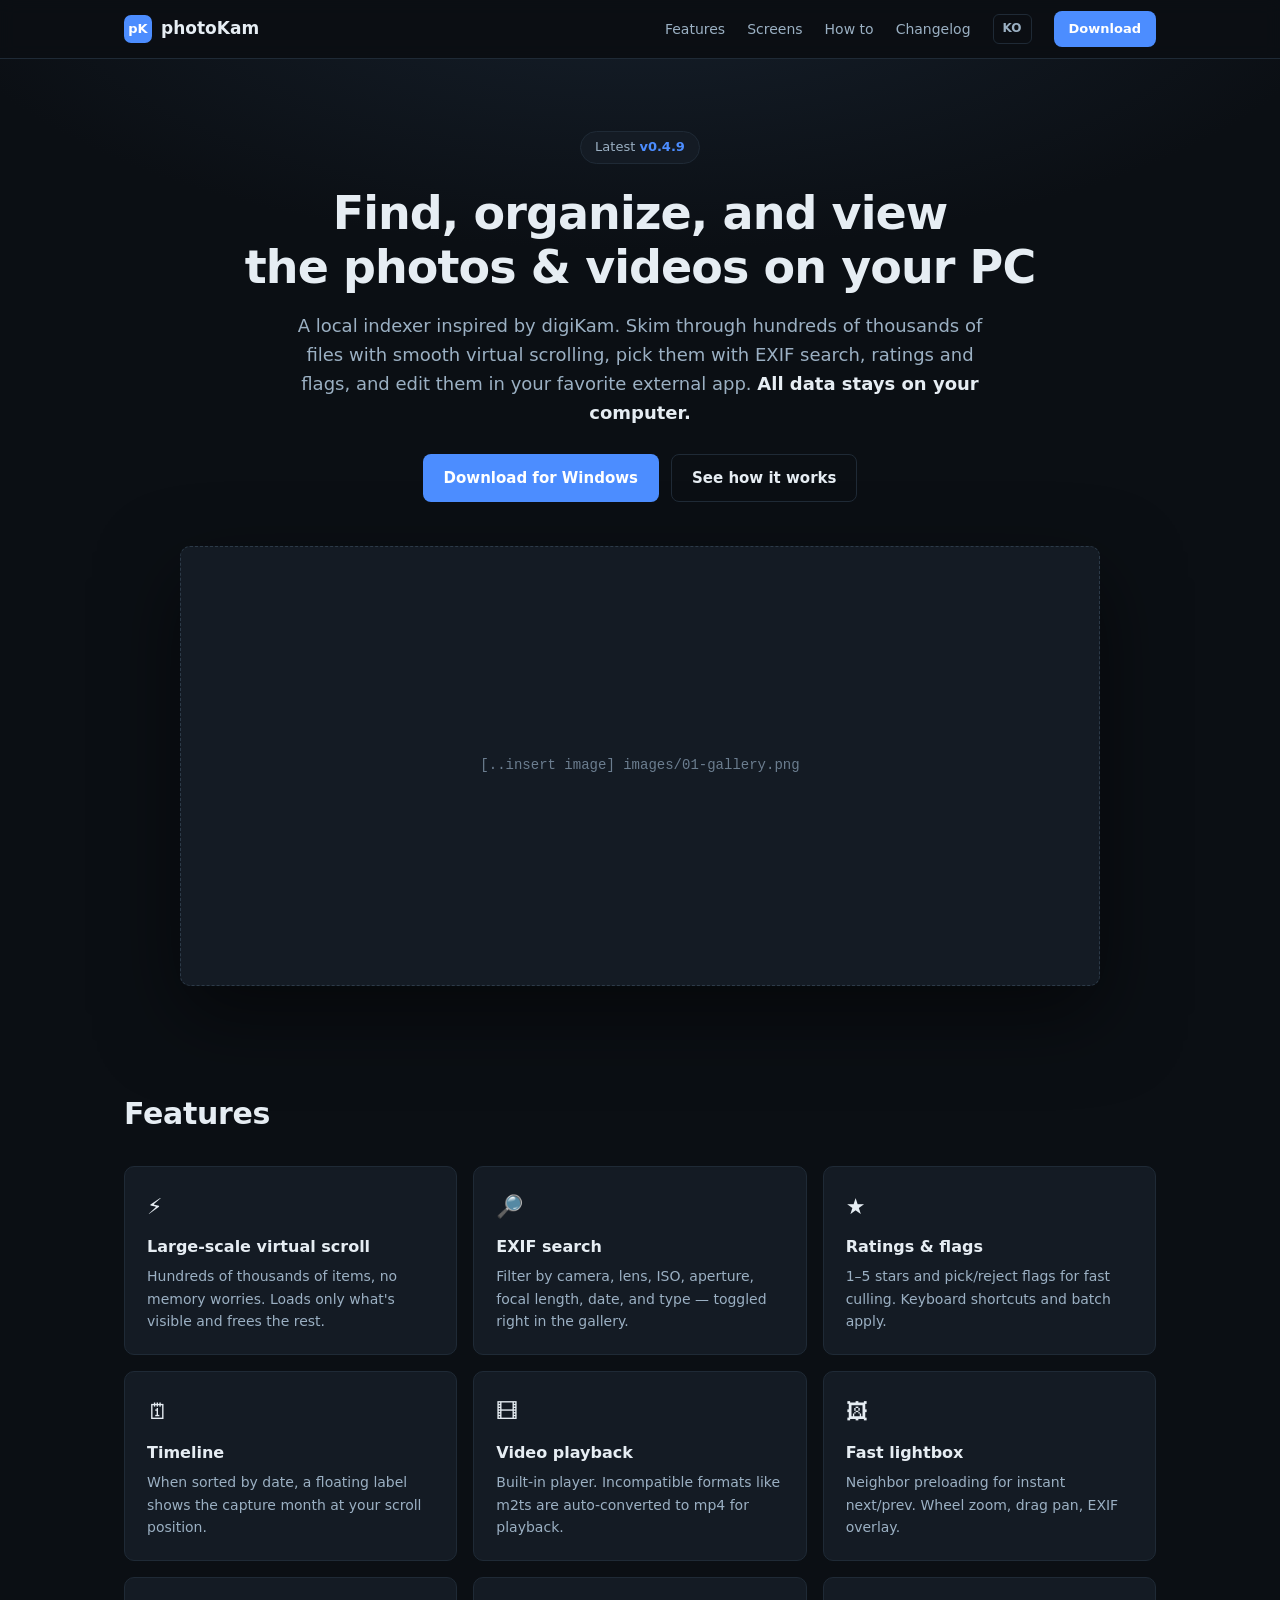
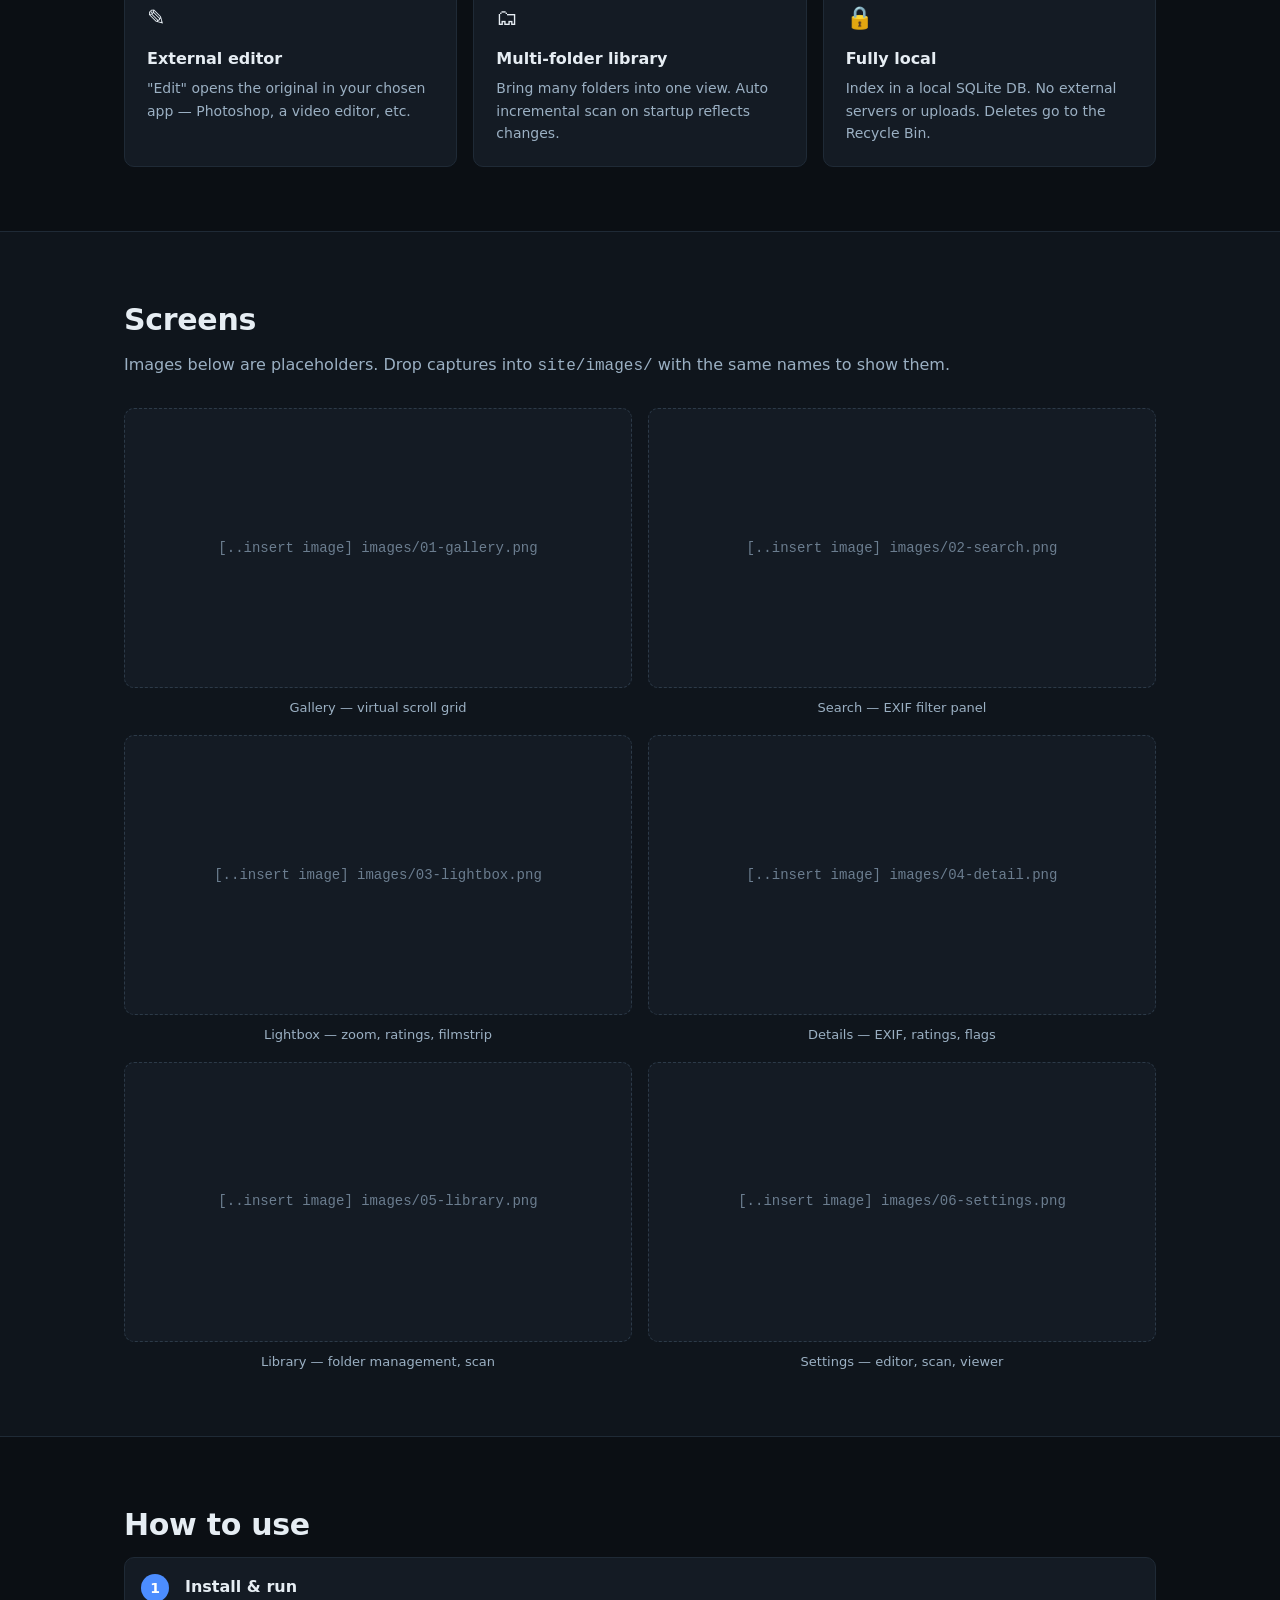
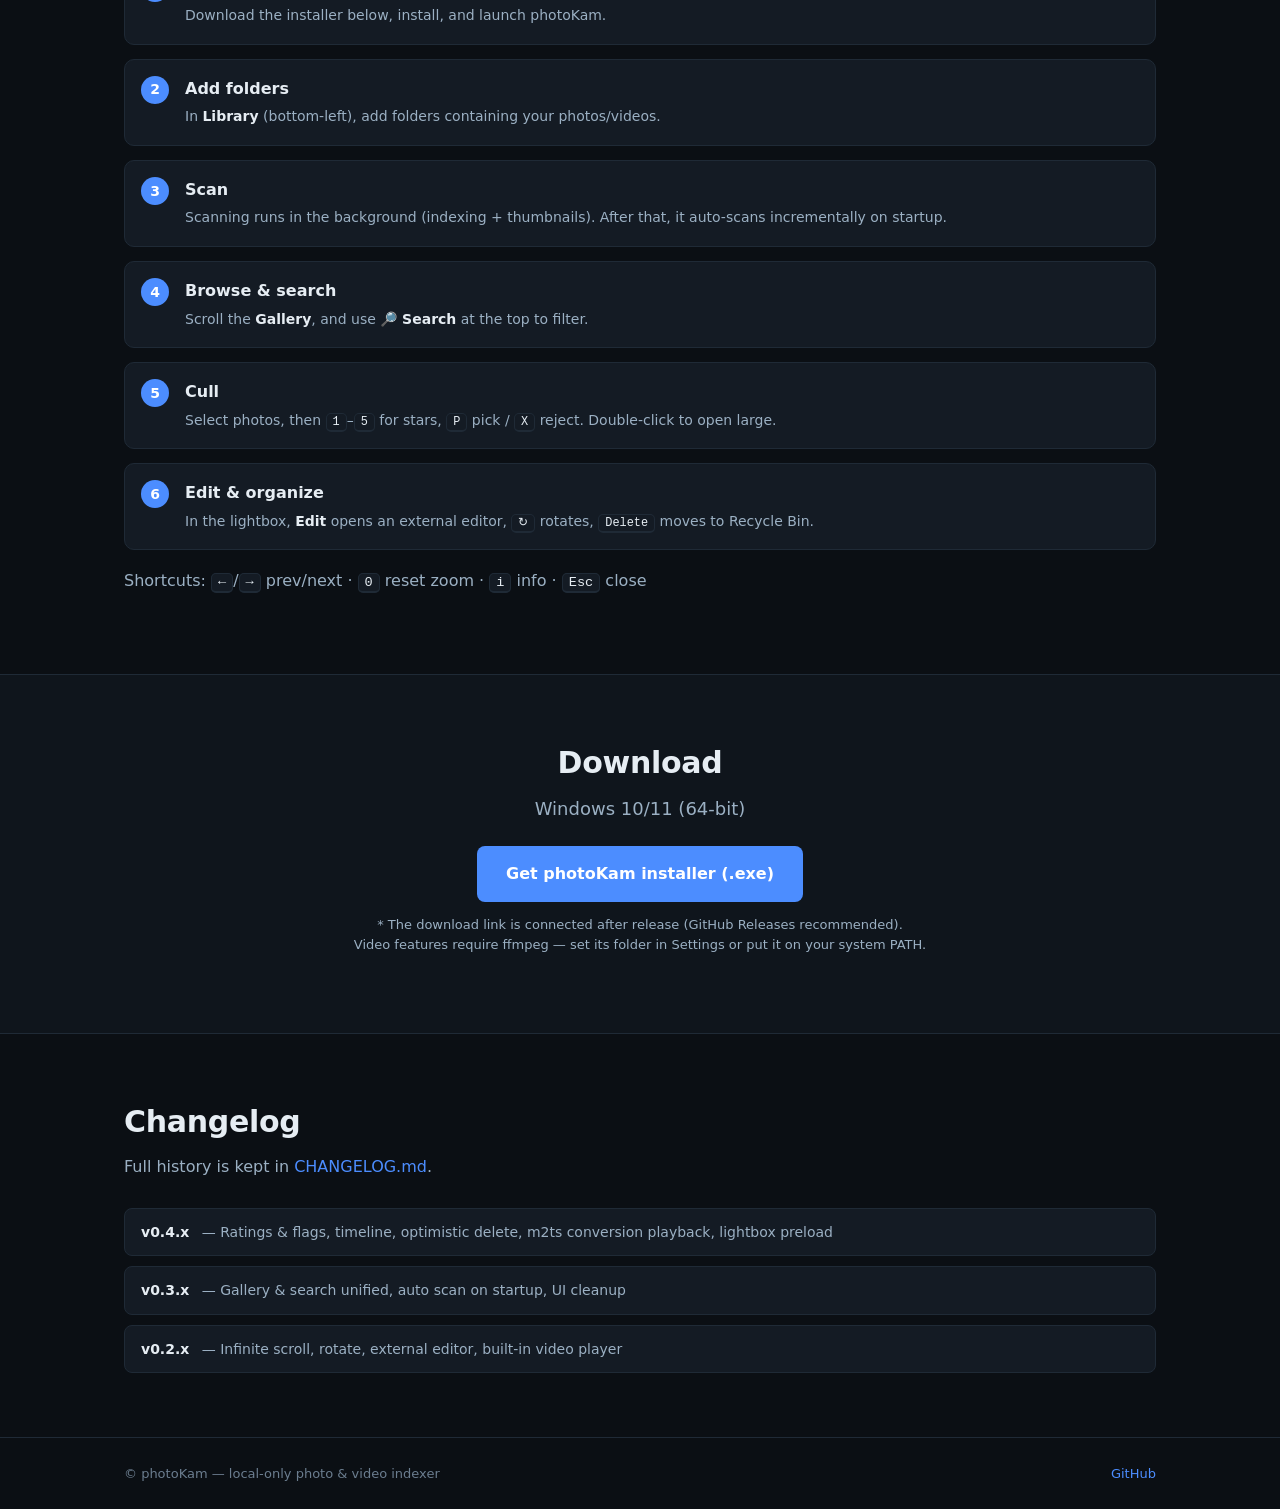
==== en/index.html @ 143ee1c4 "site update 2026-06-14 20:39" ====
<!doctype html>
<html lang="en">
<head>
  <meta charset="utf-8" />
  <meta name="viewport" content="width=device-width, initial-scale=1" />
  <title>photoKam — Local Photo & Video Indexer</title>
  <meta name="description" content="A desktop app that indexes, searches, and organizes the photos and videos on your PC. All data stays local." />
  <link rel="stylesheet" href="../style.css" />
</head>
<body>
  <!-- When publishing, just update the values below -->
  <!-- DOWNLOAD_URL: latest installer (.exe) download link (e.g. GitHub Releases) -->

  <header class="nav">
    <div class="wrap nav-inner">
      <a class="brand" href="#top"><span class="logo">pK</span> photoKam</a>
      <nav class="nav-links">
        <a href="#features">Features</a>
        <a href="#shots">Screens</a>
        <a href="#how">How to</a>
        <a href="#changelog">Changelog</a>
        <a href="../" class="lang">KO</a>
        <a class="btn primary sm" href="#download">Download</a>
      </nav>
    </div>
  </header>

  <main id="top">
    <!-- HERO -->
    <section class="hero">
      <div class="wrap">
        <div class="ver-pill">Latest <strong>v0.4.9</strong></div>
        <h1>Find, organize, and view<br />the photos & videos on your PC</h1>
        <p class="lead">
          A local indexer inspired by digiKam. Skim through hundreds of thousands of files with
          smooth virtual scrolling, pick them with EXIF search, ratings and flags, and edit them
          in your favorite external app. <b>All data stays on your computer.</b>
        </p>
        <div class="hero-cta">
          <a class="btn primary" href="#download">Download for Windows</a>
          <a class="btn ghost" href="#how">See how it works</a>
        </div>
        <figure class="shot hero-shot">
          <img src="../images/01-gallery.png" alt="Gallery main screen"
               onerror="this.style.display='none';this.nextElementSibling.style.display='flex'" />
          <div class="ph">[..insert image] images/01-gallery.png</div>
        </figure>
      </div>
    </section>

    <!-- FEATURES -->
    <section id="features" class="section">
      <div class="wrap">
        <h2>Features</h2>
        <div class="grid feats">
          <div class="card"><div class="ico">⚡</div><h3>Large-scale virtual scroll</h3><p>Hundreds of thousands of items, no memory worries. Loads only what's visible and frees the rest.</p></div>
          <div class="card"><div class="ico">🔎</div><h3>EXIF search</h3><p>Filter by camera, lens, ISO, aperture, focal length, date, and type — toggled right in the gallery.</p></div>
          <div class="card"><div class="ico">★</div><h3>Ratings & flags</h3><p>1–5 stars and pick/reject flags for fast culling. Keyboard shortcuts and batch apply.</p></div>
          <div class="card"><div class="ico">🗓</div><h3>Timeline</h3><p>When sorted by date, a floating label shows the capture month at your scroll position.</p></div>
          <div class="card"><div class="ico">🎞</div><h3>Video playback</h3><p>Built-in player. Incompatible formats like m2ts are auto-converted to mp4 for playback.</p></div>
          <div class="card"><div class="ico">🖼</div><h3>Fast lightbox</h3><p>Neighbor preloading for instant next/prev. Wheel zoom, drag pan, EXIF overlay.</p></div>
          <div class="card"><div class="ico">✎</div><h3>External editor</h3><p>"Edit" opens the original in your chosen app — Photoshop, a video editor, etc.</p></div>
          <div class="card"><div class="ico">🗂</div><h3>Multi-folder library</h3><p>Bring many folders into one view. Auto incremental scan on startup reflects changes.</p></div>
          <div class="card"><div class="ico">🔒</div><h3>Fully local</h3><p>Index in a local SQLite DB. No external servers or uploads. Deletes go to the Recycle Bin.</p></div>
        </div>
      </div>
    </section>

    <!-- SCREENSHOTS -->
    <section id="shots" class="section alt">
      <div class="wrap">
        <h2>Screens</h2>
        <p class="muted">Images below are placeholders. Drop captures into <code>site/images/</code> with the same names to show them.</p>
        <div class="grid shots">
          <figure class="shot"><img src="../images/01-gallery.png" alt="Gallery" onerror="this.style.display='none';this.nextElementSibling.style.display='flex'"><div class="ph">[..insert image] images/01-gallery.png</div><figcaption>Gallery — virtual scroll grid</figcaption></figure>
          <figure class="shot"><img src="../images/02-search.png" alt="Search" onerror="this.style.display='none';this.nextElementSibling.style.display='flex'"><div class="ph">[..insert image] images/02-search.png</div><figcaption>Search — EXIF filter panel</figcaption></figure>
          <figure class="shot"><img src="../images/03-lightbox.png" alt="Lightbox" onerror="this.style.display='none';this.nextElementSibling.style.display='flex'"><div class="ph">[..insert image] images/03-lightbox.png</div><figcaption>Lightbox — zoom, ratings, filmstrip</figcaption></figure>
          <figure class="shot"><img src="../images/04-detail.png" alt="Details" onerror="this.style.display='none';this.nextElementSibling.style.display='flex'"><div class="ph">[..insert image] images/04-detail.png</div><figcaption>Details — EXIF, ratings, flags</figcaption></figure>
          <figure class="shot"><img src="../images/05-library.png" alt="Library" onerror="this.style.display='none';this.nextElementSibling.style.display='flex'"><div class="ph">[..insert image] images/05-library.png</div><figcaption>Library — folder management, scan</figcaption></figure>
          <figure class="shot"><img src="../images/06-settings.png" alt="Settings" onerror="this.style.display='none';this.nextElementSibling.style.display='flex'"><div class="ph">[..insert image] images/06-settings.png</div><figcaption>Settings — editor, scan, viewer</figcaption></figure>
        </div>
      </div>
    </section>

    <!-- HOW TO -->
    <section id="how" class="section">
      <div class="wrap">
        <h2>How to use</h2>
        <ol class="steps">
          <li><b>Install & run</b><span>Download the installer below, install, and launch photoKam.</span></li>
          <li><b>Add folders</b><span>In <em>Library</em> (bottom-left), add folders containing your photos/videos.</span></li>
          <li><b>Scan</b><span>Scanning runs in the background (indexing + thumbnails). After that, it auto-scans incrementally on startup.</span></li>
          <li><b>Browse & search</b><span>Scroll the <em>Gallery</em>, and use <em>🔎 Search</em> at the top to filter.</span></li>
          <li><b>Cull</b><span>Select photos, then <kbd>1</kbd>–<kbd>5</kbd> for stars, <kbd>P</kbd> pick / <kbd>X</kbd> reject. Double-click to open large.</span></li>
          <li><b>Edit & organize</b><span>In the lightbox, <em>Edit</em> opens an external editor, <kbd>↻</kbd> rotates, <kbd>Delete</kbd> moves to Recycle Bin.</span></li>
        </ol>
        <p class="muted">Shortcuts: <kbd>←</kbd>/<kbd>→</kbd> prev/next · <kbd>0</kbd> reset zoom · <kbd>i</kbd> info · <kbd>Esc</kbd> close</p>
      </div>
    </section>

    <!-- DOWNLOAD -->
    <section id="download" class="section alt">
      <div class="wrap dl">
        <h2>Download</h2>
        <p class="lead">Windows 10/11 (64-bit)</p>
        <a class="btn primary lg" id="dlBtn" href="#">Get photoKam installer (.exe)</a>
        <p class="muted small">
          * The download link is connected after release (GitHub Releases recommended).<br />
          Video features require ffmpeg — set its folder in Settings or put it on your system PATH.
        </p>
      </div>
    </section>

    <!-- CHANGELOG -->
    <section id="changelog" class="section">
      <div class="wrap">
        <h2>Changelog</h2>
        <p class="muted">Full history is kept in <a href="../CHANGELOG.md">CHANGELOG.md</a>.</p>
        <ul class="log">
          <li><b>v0.4.x</b> — Ratings & flags, timeline, optimistic delete, m2ts conversion playback, lightbox preload</li>
          <li><b>v0.3.x</b> — Gallery & search unified, auto scan on startup, UI cleanup</li>
          <li><b>v0.2.x</b> — Infinite scroll, rotate, external editor, built-in video player</li>
        </ul>
      </div>
    </section>
  </main>

  <footer class="foot">
    <div class="wrap foot-inner">
      <span>© photoKam — local-only photo & video indexer</span>
      <a href="https://github.com/Sung-gon/PhotoKamIntro">GitHub</a>
    </div>
  </footer>
</body>
</html>
---- style.css ----
/* photoKam 소개 페이지 — 다크 팔란티어 풍 */
:root {
  --bg: #0b0f14;
  --bg-alt: #0f151c;
  --panel: #141b24;
  --border: #1f2a36;
  --text: #e6edf3;
  --muted: #9bb0c3;
  --dim: #6b7d8f;
  --accent: #4c8dff;
  --accent-d: #3a74da;
  --radius: 10px;
  --mono: ui-monospace, "Cascadia Mono", Consolas, monospace;
  --ui: -apple-system, "Segoe UI", "Malgun Gothic", system-ui, sans-serif;
}
* { box-sizing: border-box; }
html { scroll-behavior: smooth; }
body { margin: 0; background: var(--bg); color: var(--text); font-family: var(--ui);
  line-height: 1.6; -webkit-font-smoothing: antialiased; }
.wrap { max-width: 1080px; margin: 0 auto; padding: 0 24px; }
a { color: var(--accent); text-decoration: none; }
code, kbd, .mono { font-family: var(--mono); }
kbd { background: var(--panel); border: 1px solid var(--border); border-bottom-width: 2px;
  border-radius: 5px; padding: 1px 6px; font-size: 0.85em; color: var(--text); }

/* nav */
.nav { position: sticky; top: 0; z-index: 10; background: rgba(11,15,20,0.82);
  backdrop-filter: blur(8px); border-bottom: 1px solid var(--border); }
.nav-inner { display: flex; align-items: center; justify-content: space-between; height: 58px; }
.brand { display: flex; align-items: center; gap: 9px; color: var(--text); font-weight: 700; font-size: 17px; }
.logo { width: 28px; height: 28px; border-radius: 7px; background: var(--accent); color: #fff;
  display: grid; place-items: center; font-weight: 800; font-size: 13px; }
.nav-links { display: flex; align-items: center; gap: 22px; }
.nav-links a { color: var(--muted); font-size: 14px; }
.nav-links a:hover { color: var(--text); }
.nav-links a.lang { border: 1px solid var(--border); border-radius: 6px; padding: 4px 9px; font-weight: 600; font-size: 12px; }
.nav-links a.lang:hover { border-color: var(--accent); color: var(--accent); }

/* buttons */
.btn { display: inline-block; border-radius: 8px; padding: 11px 20px; font-size: 15px; font-weight: 600;
  border: 1px solid transparent; cursor: pointer; transition: background .15s, border-color .15s; }
.btn.primary { background: var(--accent); color: #fff; }
.btn.primary:hover { background: var(--accent-d); }
.btn.ghost { background: transparent; border-color: var(--border); color: var(--text); }
.btn.ghost:hover { border-color: var(--accent); }
.btn.default { background: var(--panel); border-color: var(--border); color: var(--text); }
.btn.sm { padding: 7px 14px; font-size: 13px; }
.btn.lg { padding: 14px 28px; font-size: 16px; }

/* hero */
.hero { padding: 72px 0 40px; background: radial-gradient(1200px 480px at 50% -10%, #16202c 0%, var(--bg) 60%); text-align: center; }
.ver-pill { display: inline-block; font-size: 13px; color: var(--muted); background: var(--panel);
  border: 1px solid var(--border); border-radius: 999px; padding: 5px 14px; margin-bottom: 22px; }
.ver-pill strong { color: var(--accent); }
.hero h1 { font-size: 46px; line-height: 1.18; margin: 0 0 18px; letter-spacing: -0.02em; }
.lead { font-size: 18px; color: var(--muted); max-width: 720px; margin: 0 auto 26px; }
.lead b { color: var(--text); }
.hero-cta { display: flex; gap: 12px; justify-content: center; margin-bottom: 44px; }

/* shots */
.shot { margin: 0; }
.shot img { width: 100%; display: block; border: 1px solid var(--border); border-radius: var(--radius);
  background: var(--panel); }
.shot .ph { display: none; align-items: center; justify-content: center; min-height: 280px;
  border: 1px dashed #2c3a48; border-radius: var(--radius); background: var(--panel); color: var(--dim);
  font-family: var(--mono); font-size: 14px; }
.shot figcaption { margin-top: 10px; font-size: 13px; color: var(--muted); text-align: center; }
.hero-shot { max-width: 920px; margin: 0 auto; box-shadow: 0 30px 80px rgba(0,0,0,0.5); border-radius: var(--radius); }
.hero-shot .ph { min-height: 440px; }

/* sections */
.section { padding: 64px 0; }
.section.alt { background: var(--bg-alt); border-top: 1px solid var(--border); border-bottom: 1px solid var(--border); }
.section h2 { font-size: 30px; margin: 0 0 8px; letter-spacing: -0.01em; }
.muted { color: var(--muted); }
.muted.small { font-size: 13px; }
.section h2 + .muted { margin-top: 0; margin-bottom: 28px; }

/* feature grid */
.grid { display: grid; gap: 16px; }
.feats { grid-template-columns: repeat(3, 1fr); margin-top: 28px; }
.card { background: var(--panel); border: 1px solid var(--border); border-radius: var(--radius); padding: 22px; }
.card .ico { font-size: 22px; margin-bottom: 10px; }
.card h3 { margin: 0 0 6px; font-size: 16px; }
.card p { margin: 0; color: var(--muted); font-size: 14px; }

/* screenshots grid */
.shots { grid-template-columns: repeat(2, 1fr); margin-top: 8px; }

/* steps */
.steps { counter-reset: s; list-style: none; padding: 0; margin: 8px 0 18px; display: grid; gap: 14px; }
.steps li { counter-increment: s; position: relative; padding: 16px 18px 16px 60px; background: var(--panel);
  border: 1px solid var(--border); border-radius: var(--radius); }
.steps li::before { content: counter(s); position: absolute; left: 16px; top: 16px; width: 28px; height: 28px;
  border-radius: 50%; background: var(--accent); color: #fff; display: grid; place-items: center; font-weight: 700; font-size: 14px; }
.steps li b { display: block; margin-bottom: 2px; }
.steps li span { color: var(--muted); font-size: 14px; }
.steps em { color: var(--text); font-style: normal; font-weight: 600; }

/* download */
.dl { text-align: center; }
.dl .lead { margin-bottom: 22px; }

/* changelog */
.log { list-style: none; padding: 0; margin: 14px 0 0; display: grid; gap: 10px; }
.log li { background: var(--panel); border: 1px solid var(--border); border-radius: 8px; padding: 12px 16px;
  font-size: 14px; color: var(--muted); }
.log b { color: var(--text); margin-right: 8px; }

/* footer */
.foot { border-top: 1px solid var(--border); padding: 26px 0; color: var(--dim); font-size: 13px; }
.foot-inner { display: flex; justify-content: space-between; align-items: center; }

@media (max-width: 800px) {
  .hero h1 { font-size: 32px; }
  .feats { grid-template-columns: 1fr; }
  .shots { grid-template-columns: 1fr; }
  .nav-links a:not(.btn) { display: none; }
}
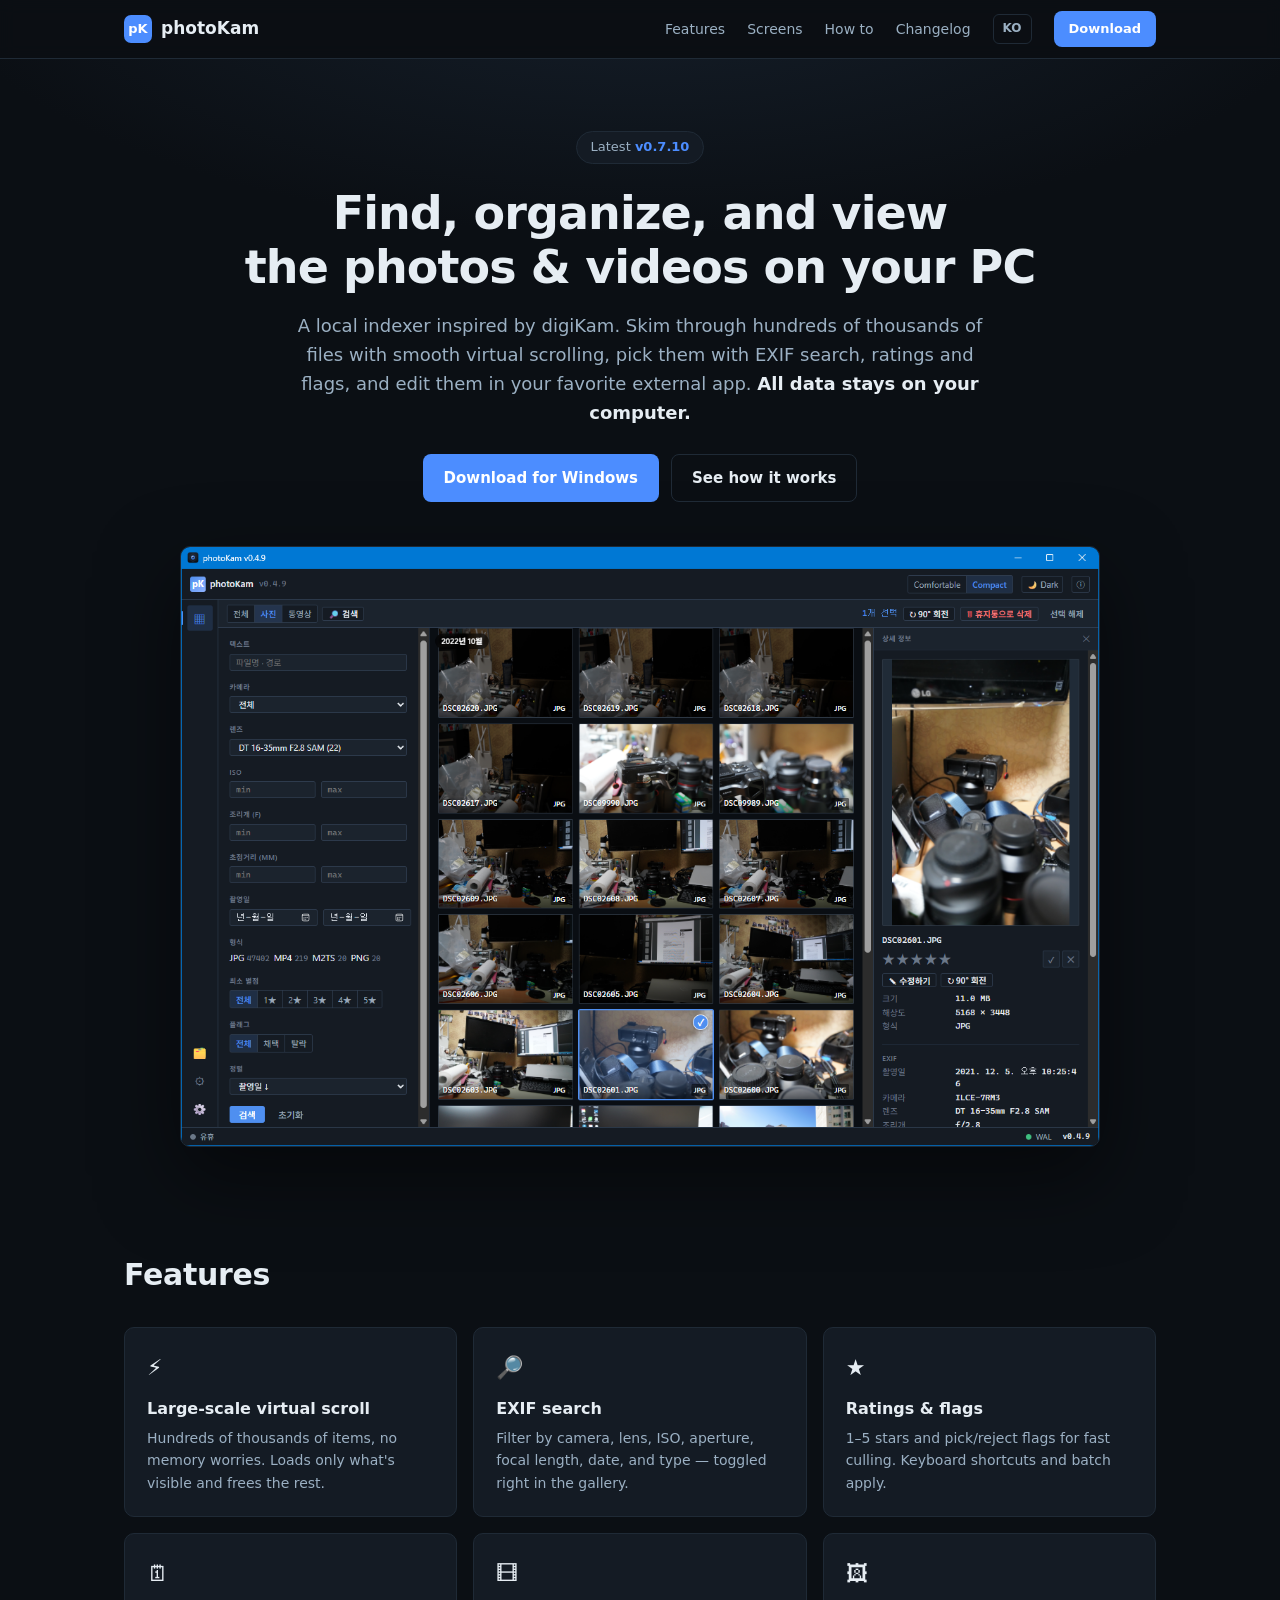
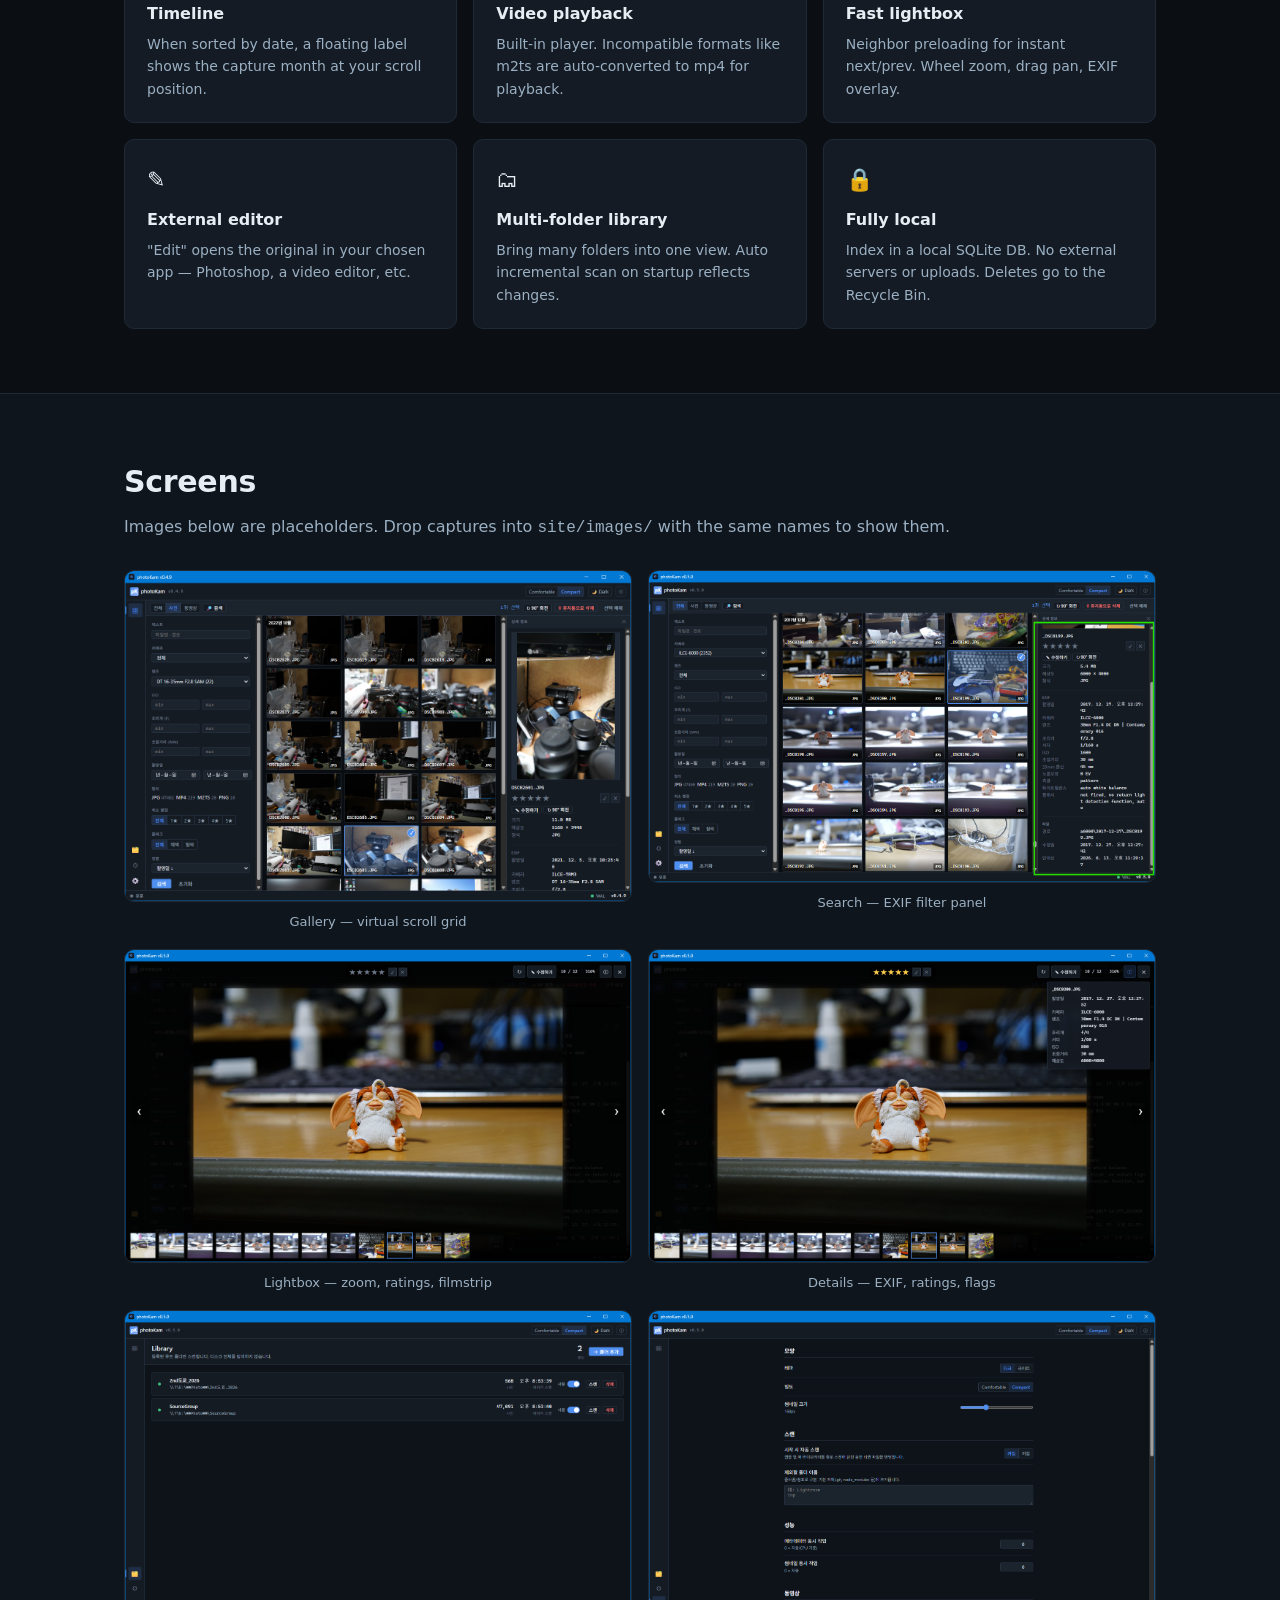
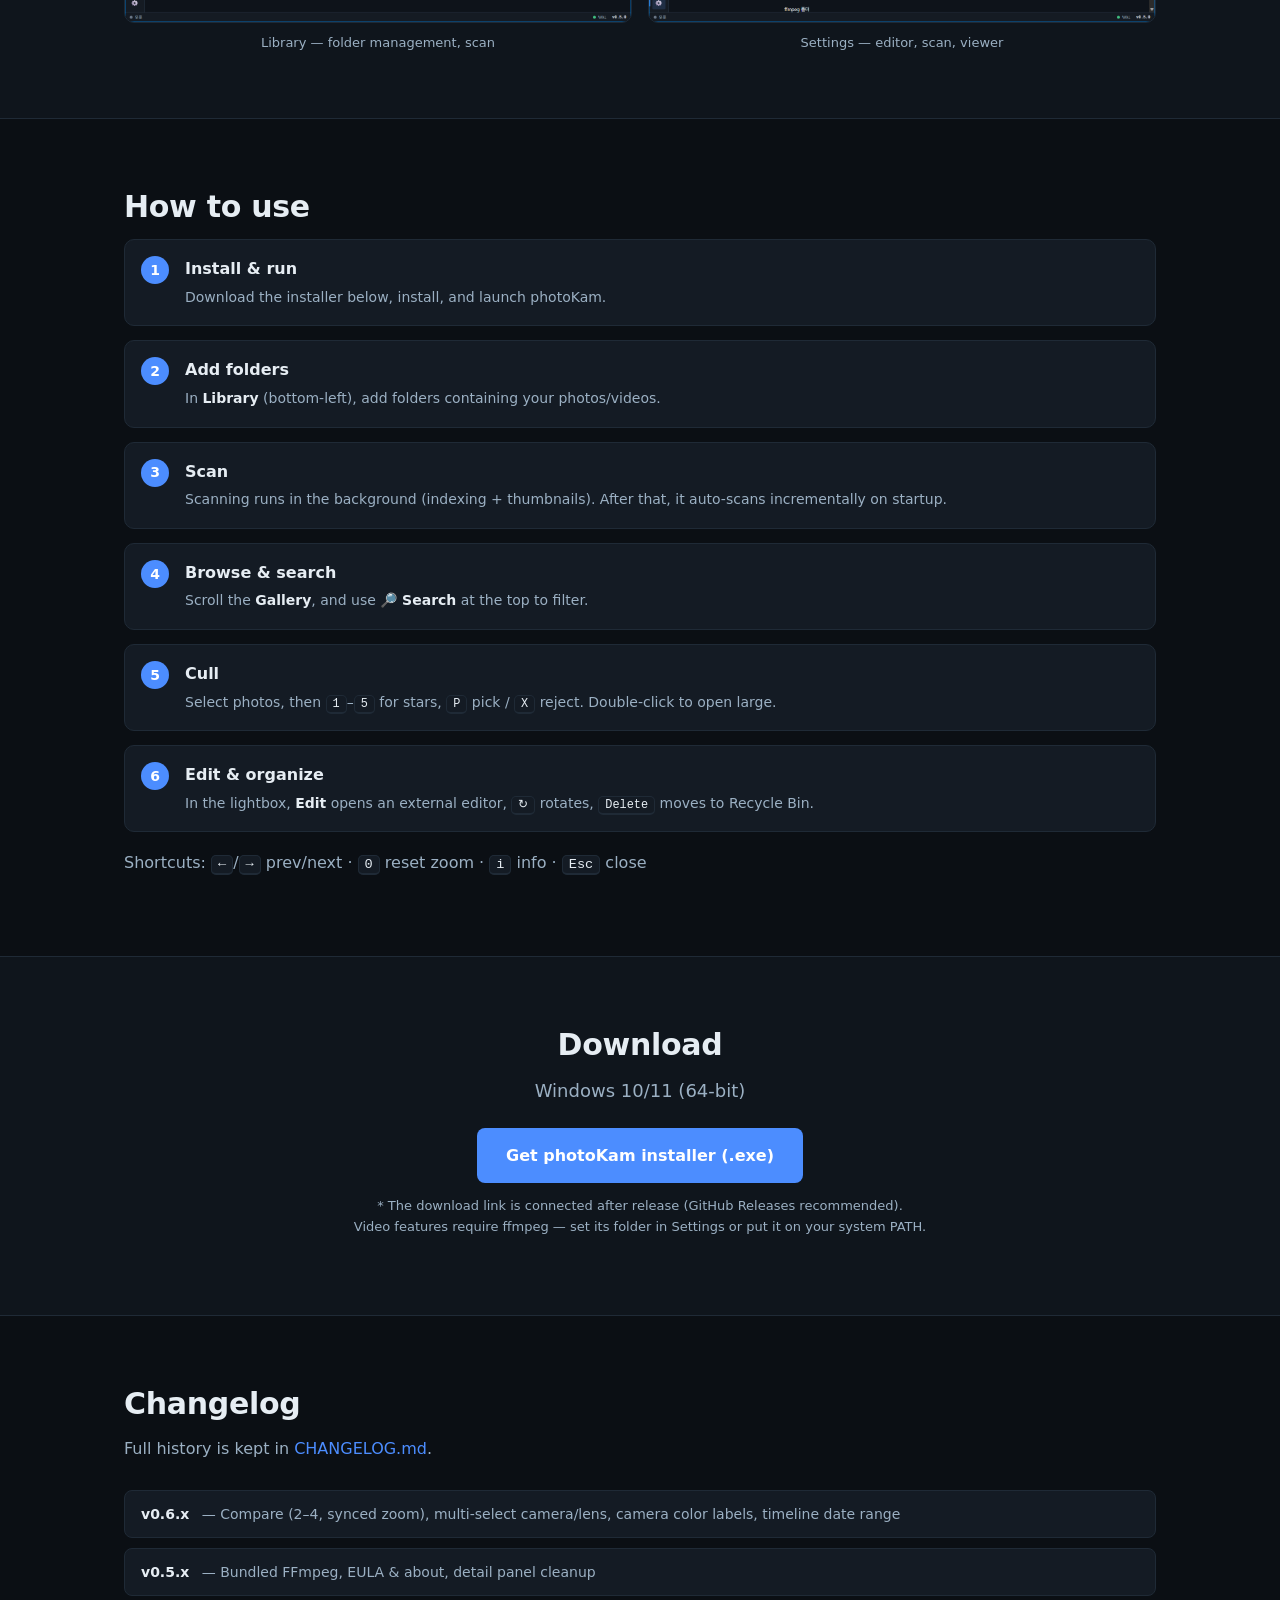
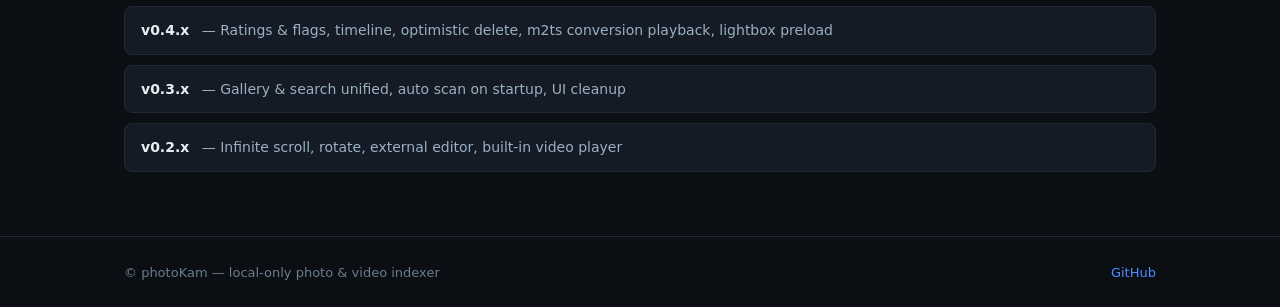
==== commit 1828ef43: "site v0.7.10 + changelog" ====
--- a/en/index.html
+++ b/en/index.html
@@ -29,7 +29,7 @@
     <!-- HERO -->
     <section class="hero">
       <div class="wrap">
-        <div class="ver-pill">Latest <strong>v0.4.9</strong></div>
+        <div class="ver-pill">Latest <strong>v0.7.10</strong></div>
         <h1>Find, organize, and view<br />the photos & videos on your PC</h1>
         <p class="lead">
           A local indexer inspired by digiKam. Skim through hundreds of thousands of files with
@@ -117,6 +117,8 @@
         <h2>Changelog</h2>
         <p class="muted">Full history is kept in <a href="../CHANGELOG.md">CHANGELOG.md</a>.</p>
         <ul class="log">
+          <li><b>v0.6.x</b> — Compare (2–4, synced zoom), multi-select camera/lens, camera color labels, timeline date range</li>
+          <li><b>v0.5.x</b> — Bundled FFmpeg, EULA & about, detail panel cleanup</li>
           <li><b>v0.4.x</b> — Ratings & flags, timeline, optimistic delete, m2ts conversion playback, lightbox preload</li>
           <li><b>v0.3.x</b> — Gallery & search unified, auto scan on startup, UI cleanup</li>
           <li><b>v0.2.x</b> — Infinite scroll, rotate, external editor, built-in video player</li>
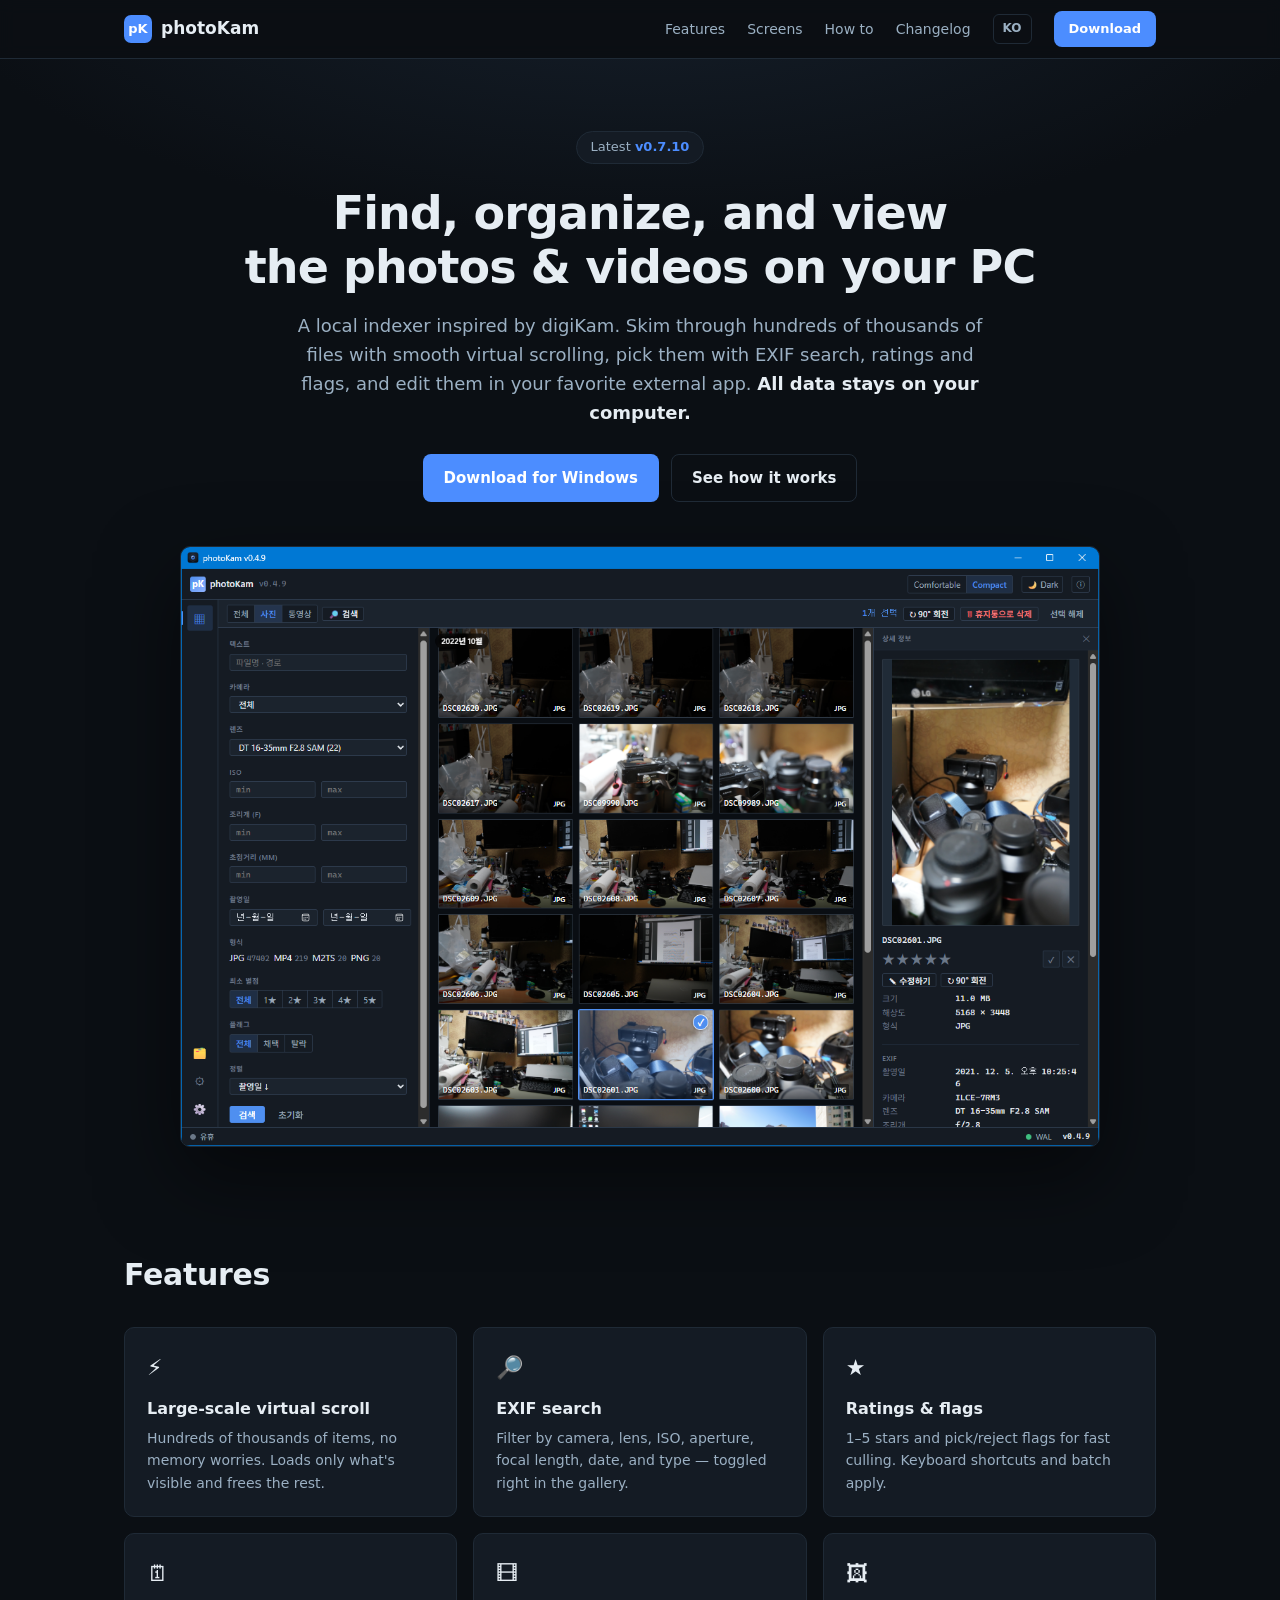
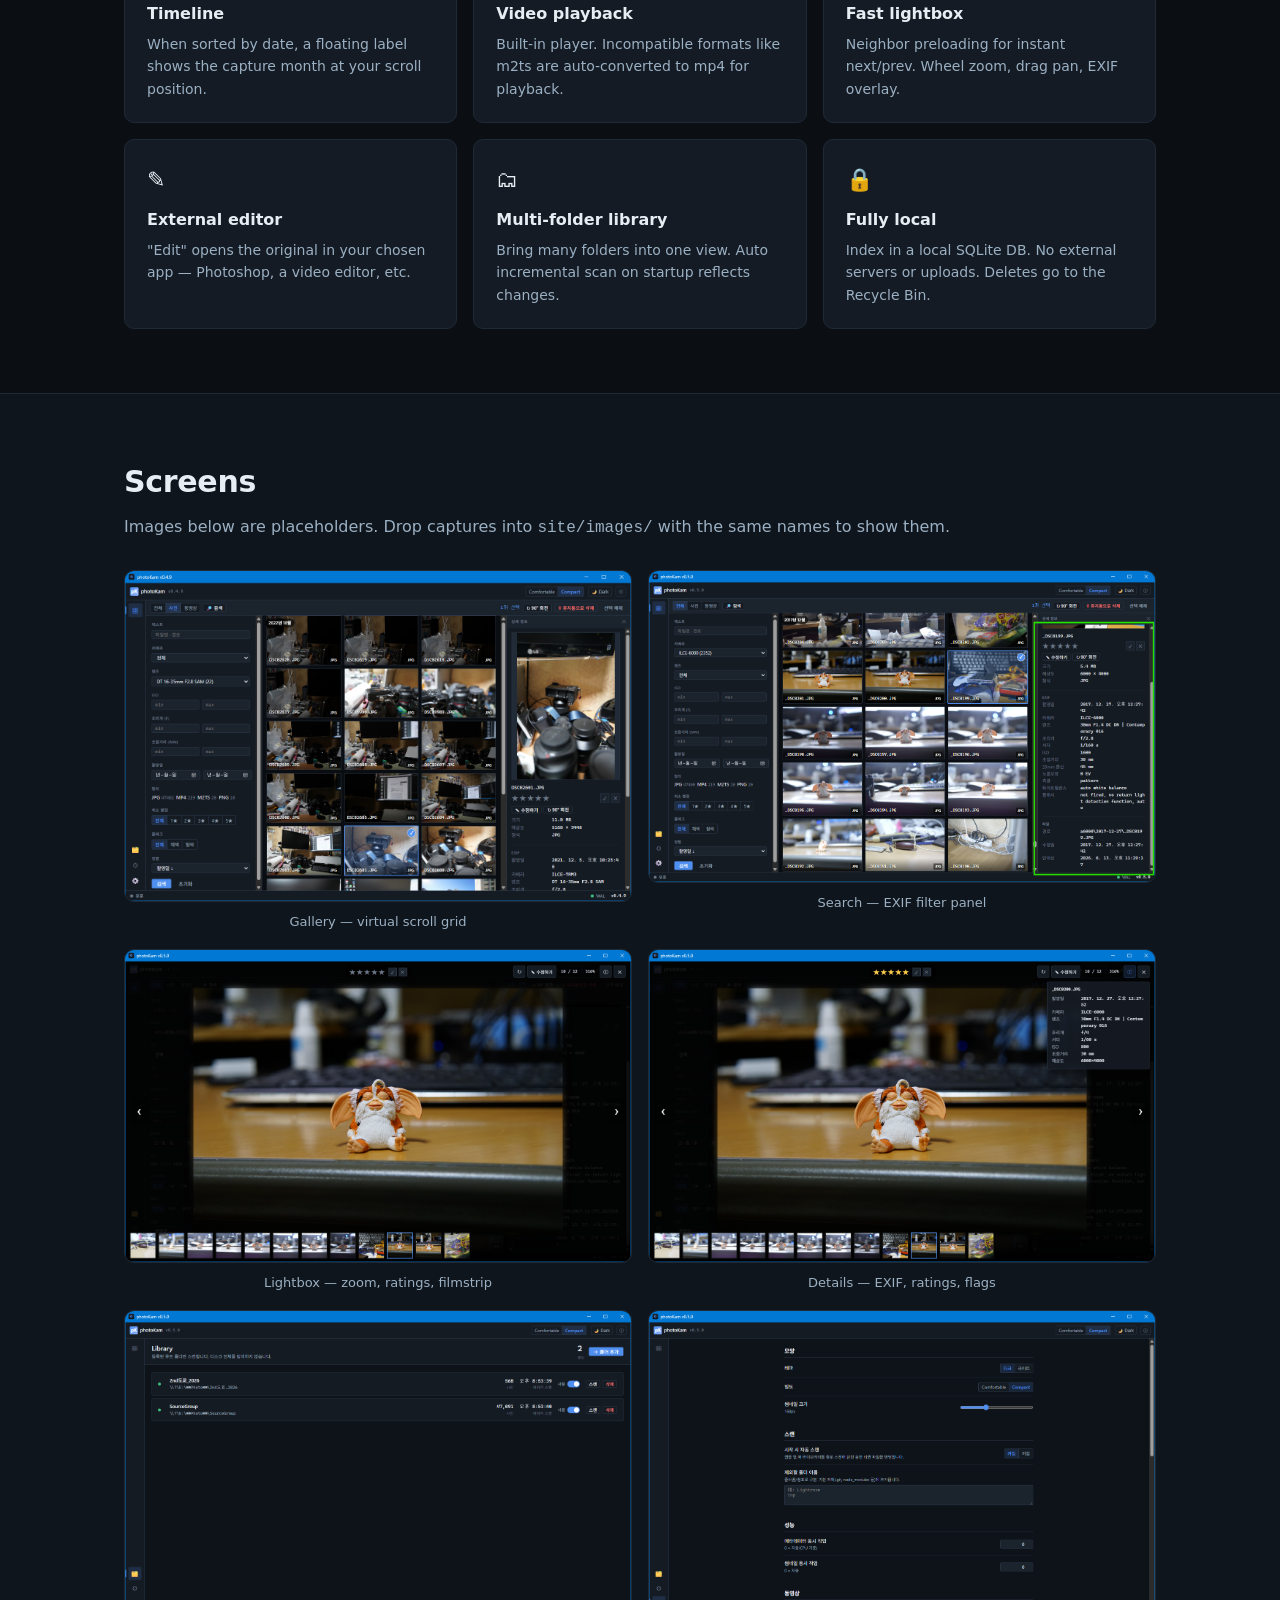
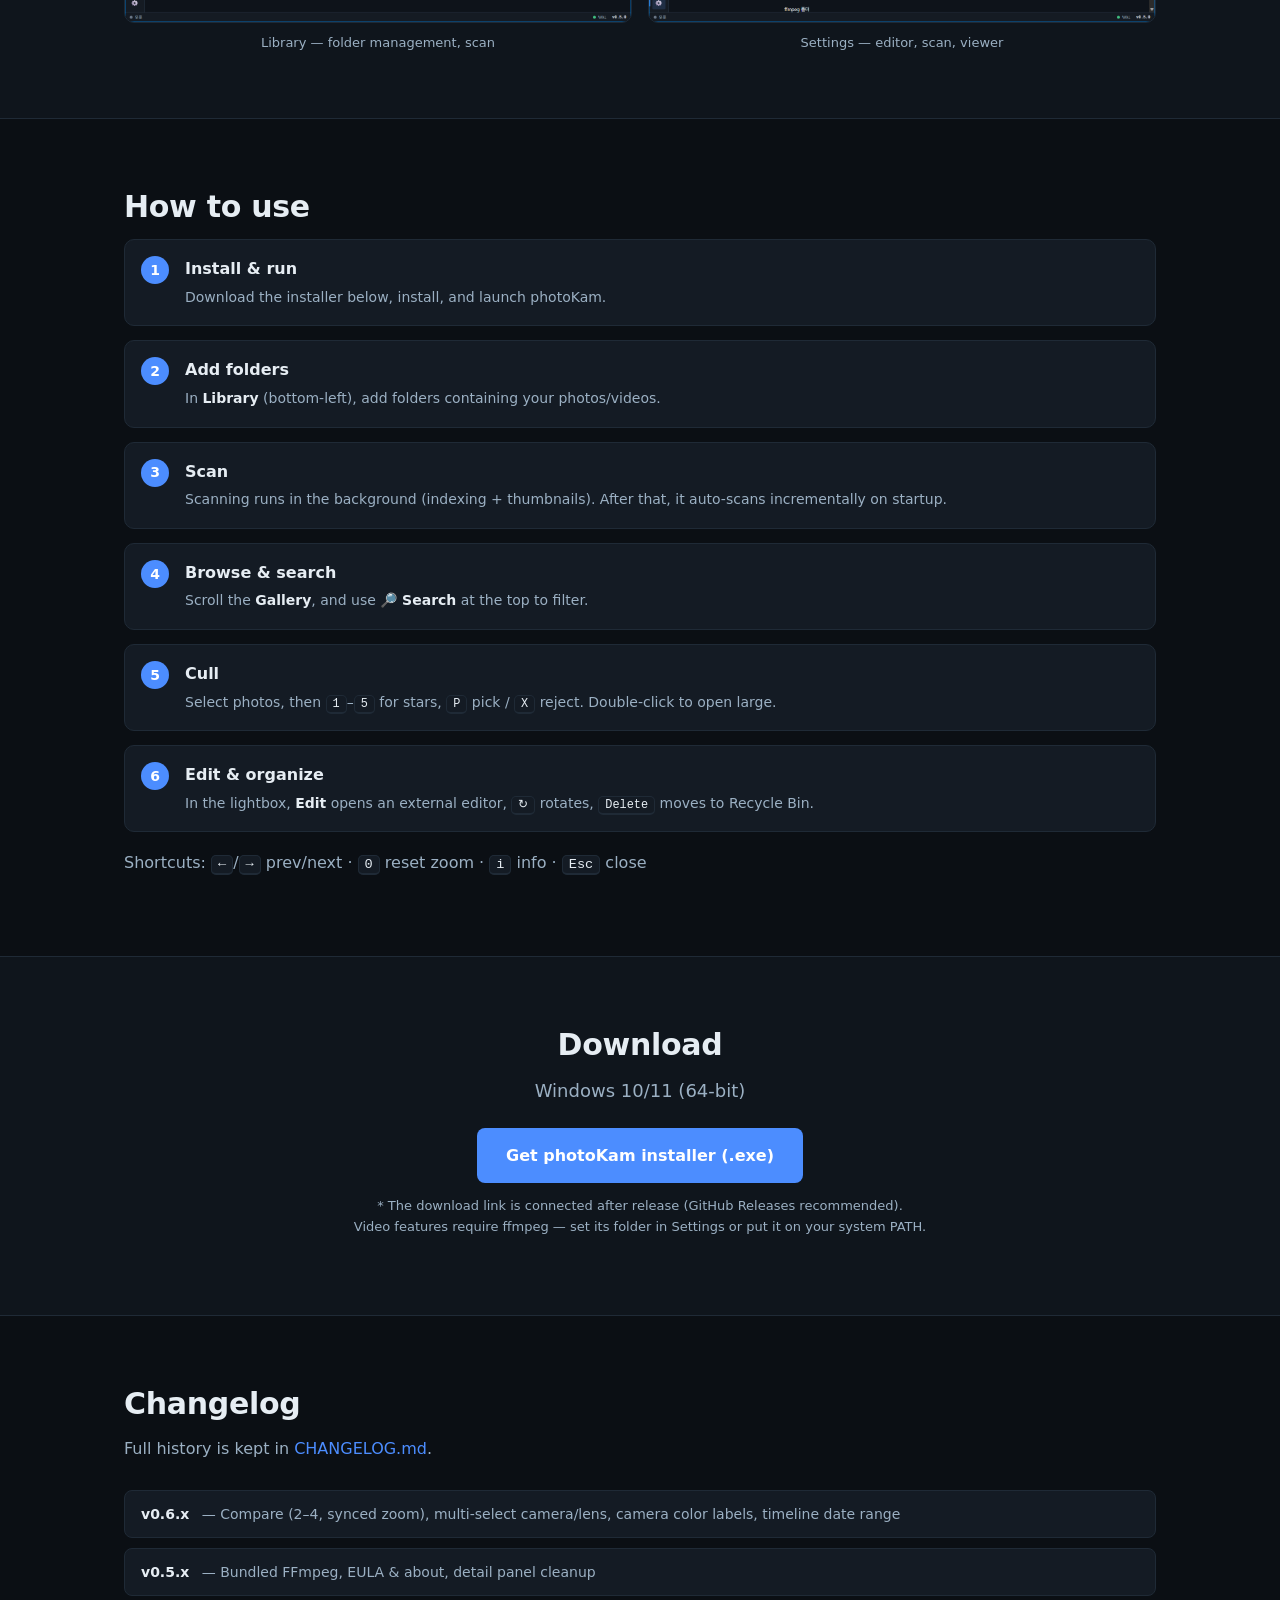
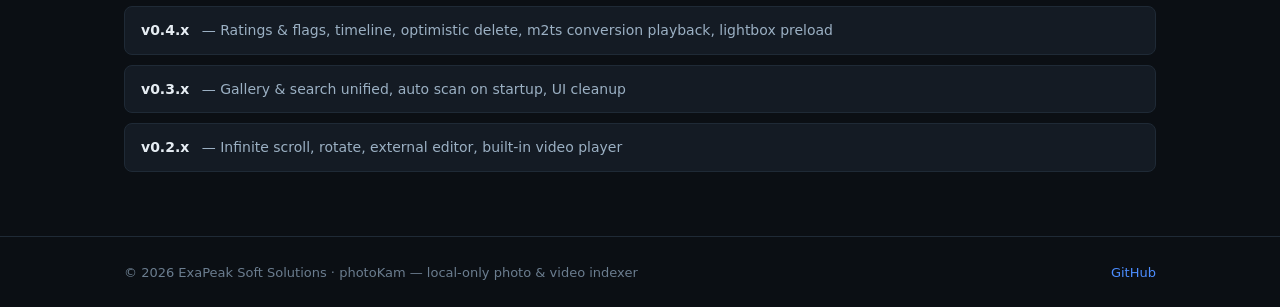
==== commit 483b0c6a: "site v0.7.x + ExaPeak branding" ====
--- a/en/index.html
+++ b/en/index.html
@@ -129,7 +129,7 @@
 
   <footer class="foot">
     <div class="wrap foot-inner">
-      <span>© photoKam — local-only photo & video indexer</span>
+      <span>© 2026 ExaPeak Soft Solutions · photoKam — local-only photo & video indexer</span>
       <a href="https://github.com/Sung-gon/PhotoKamIntro">GitHub</a>
     </div>
   </footer>
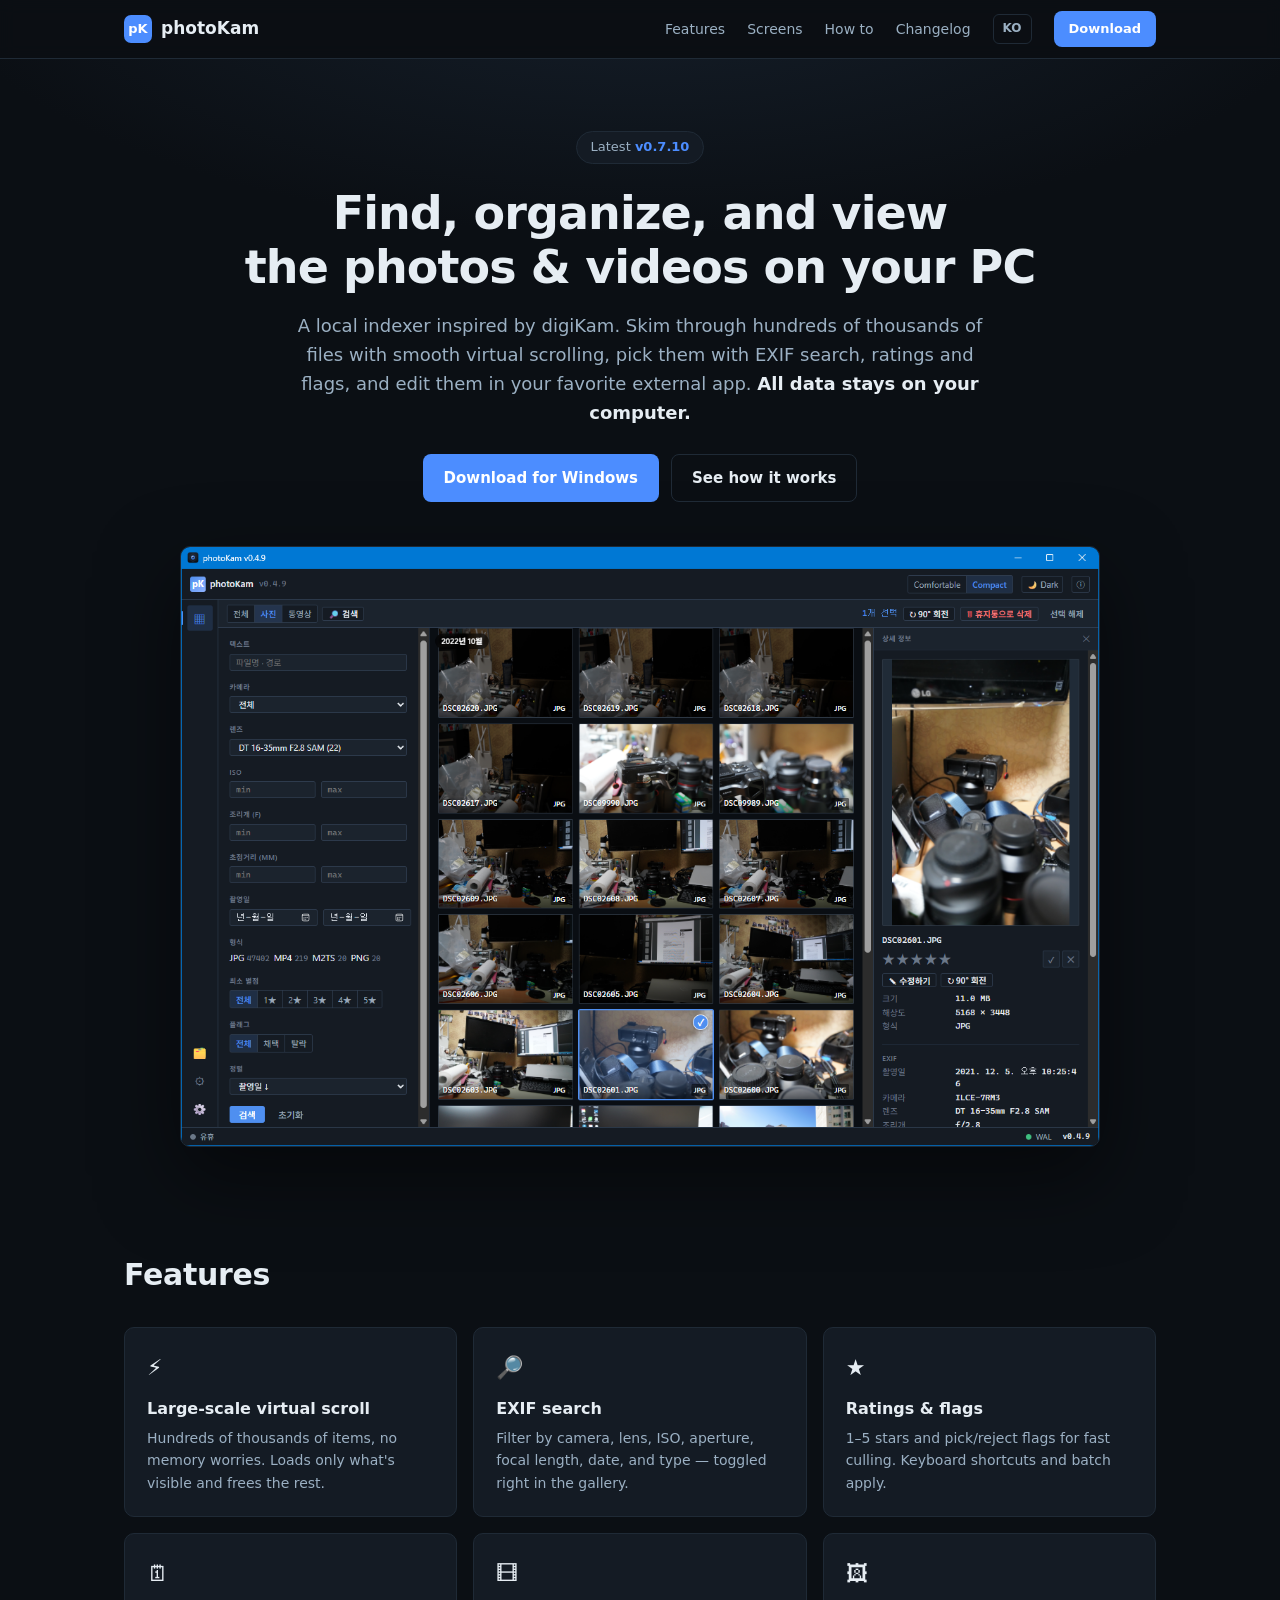
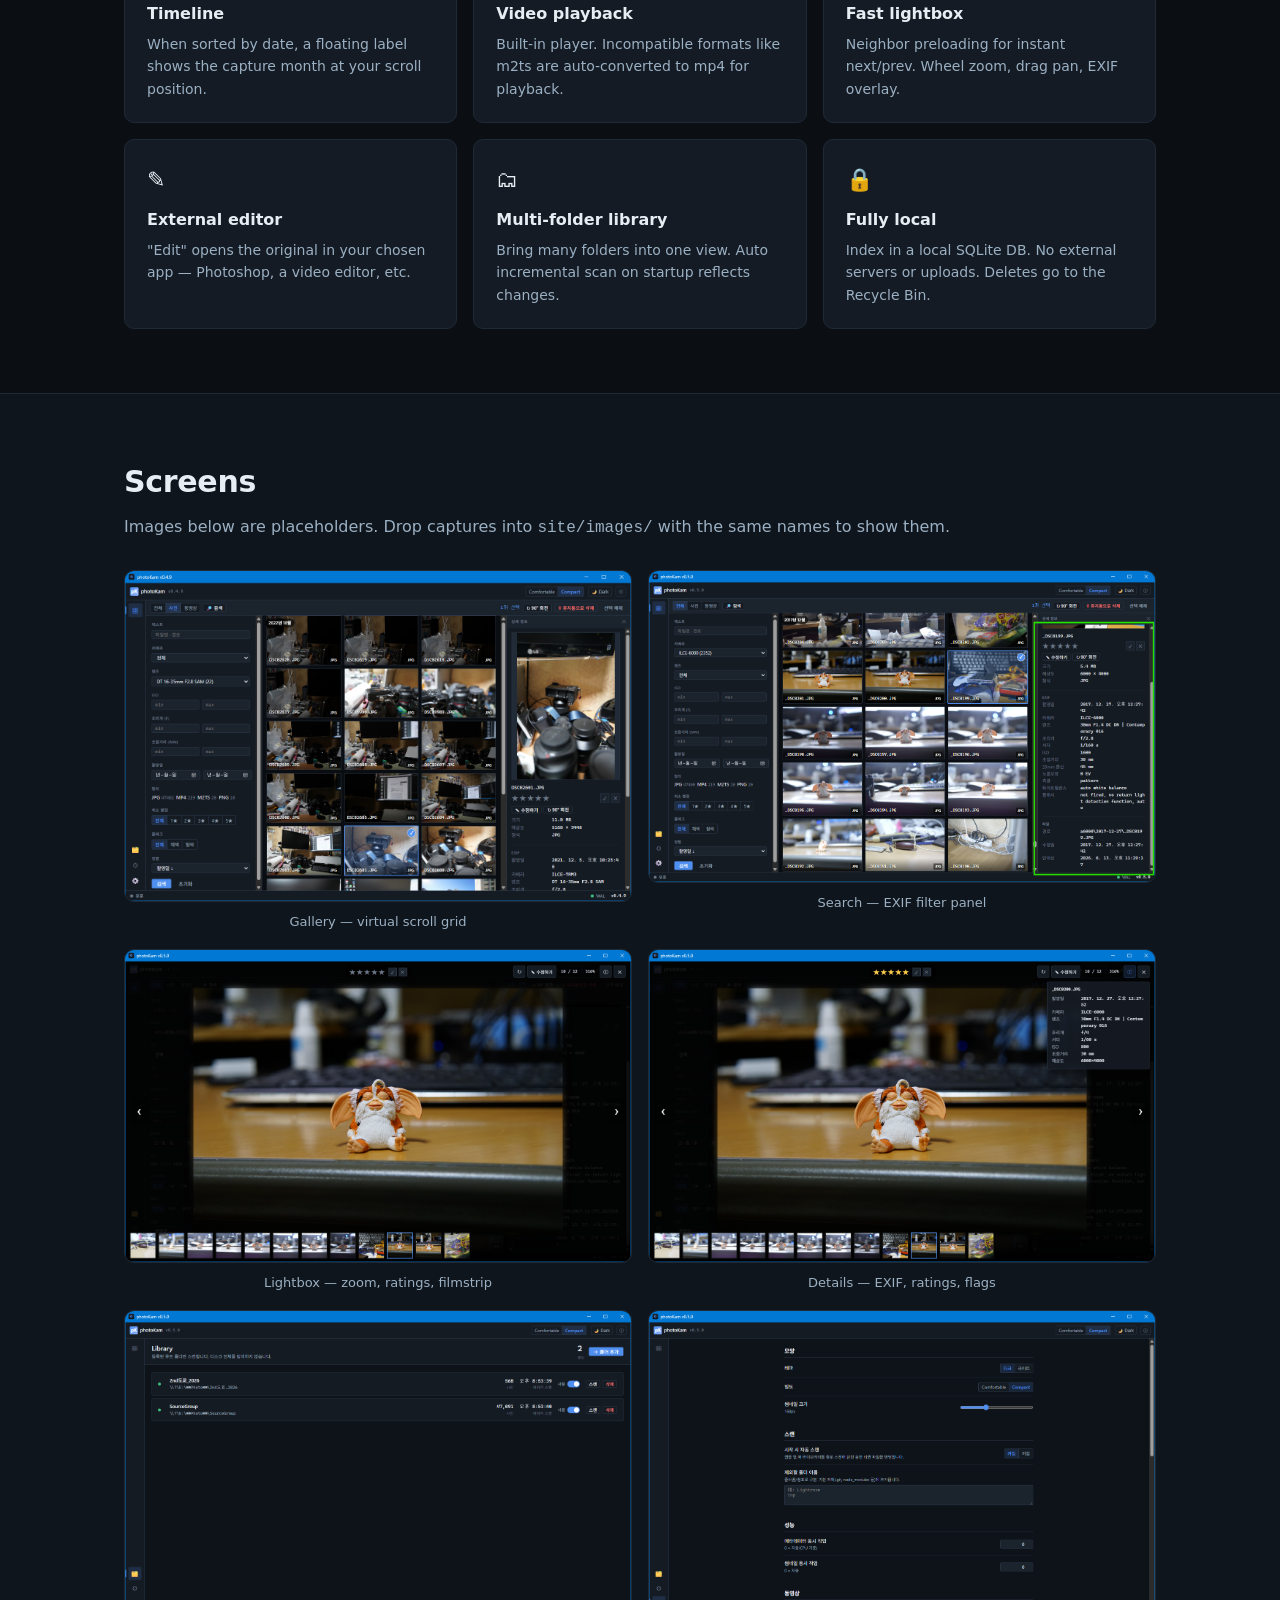
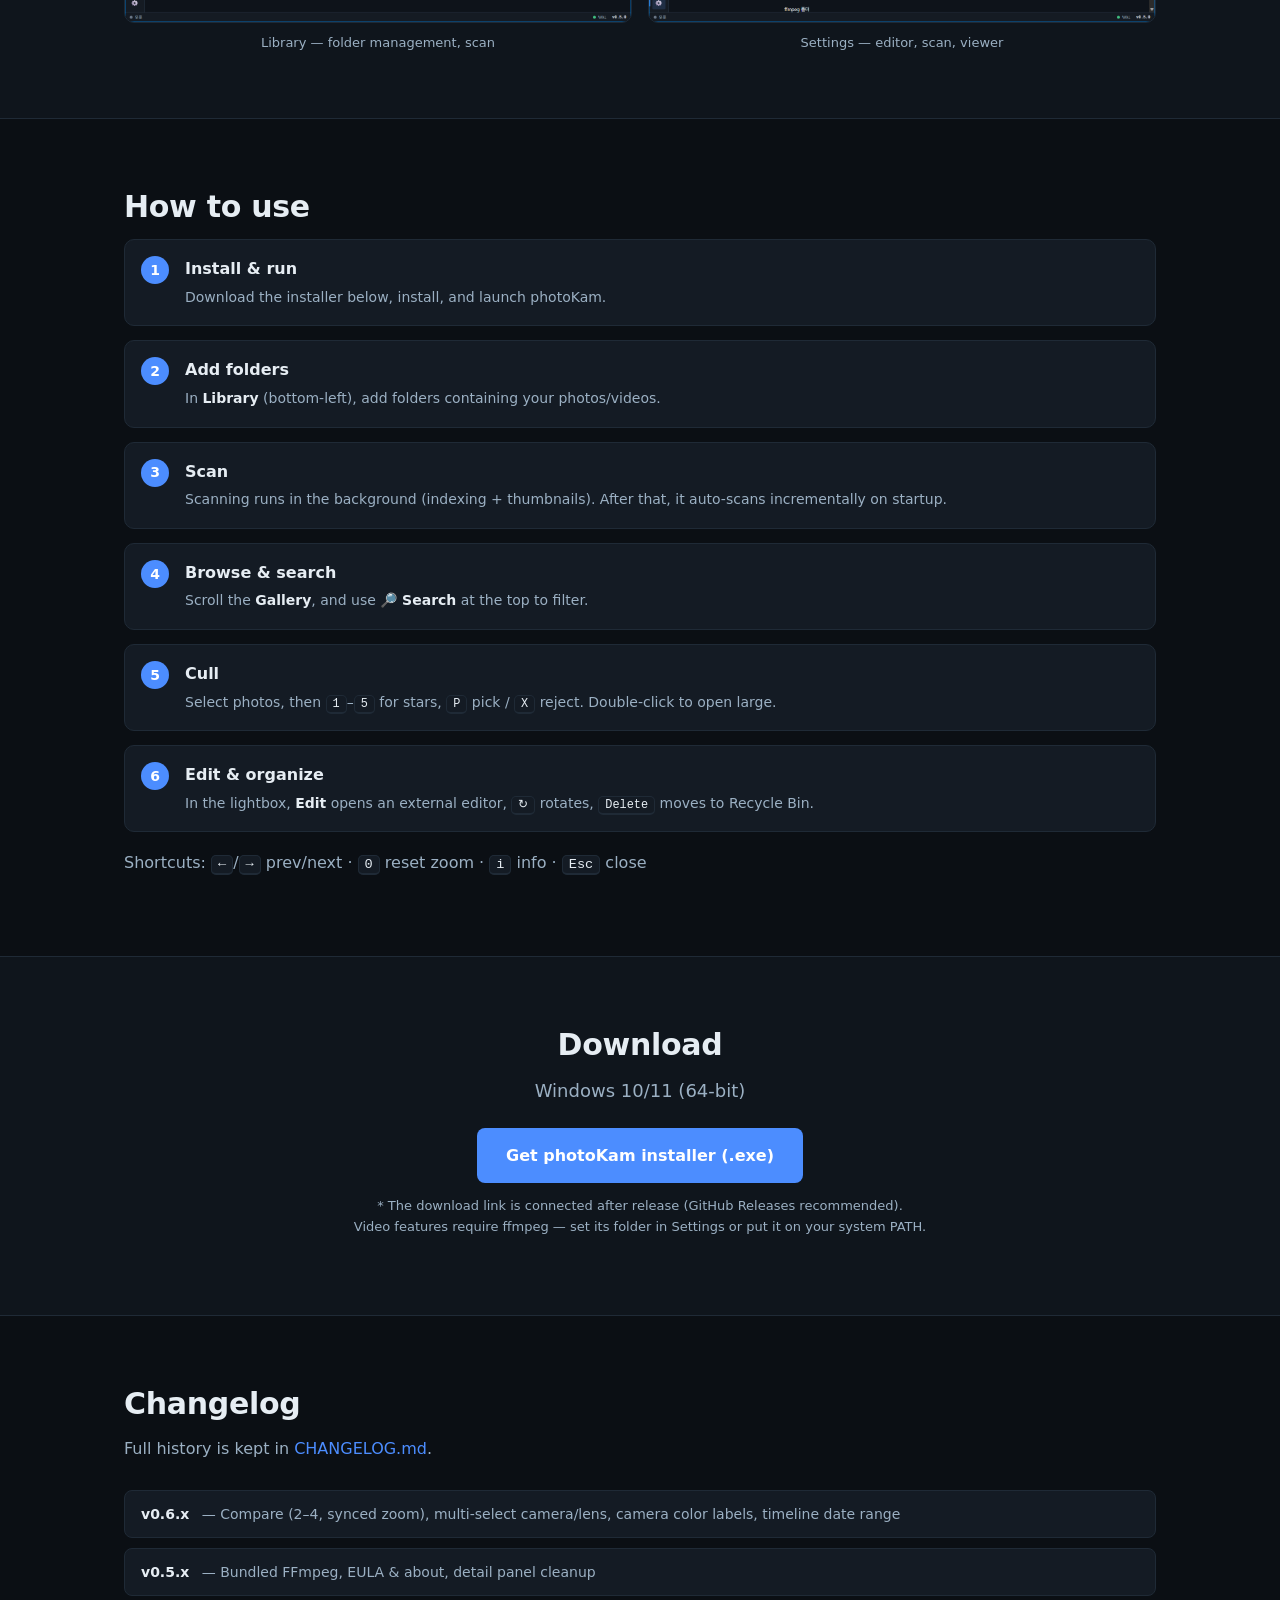
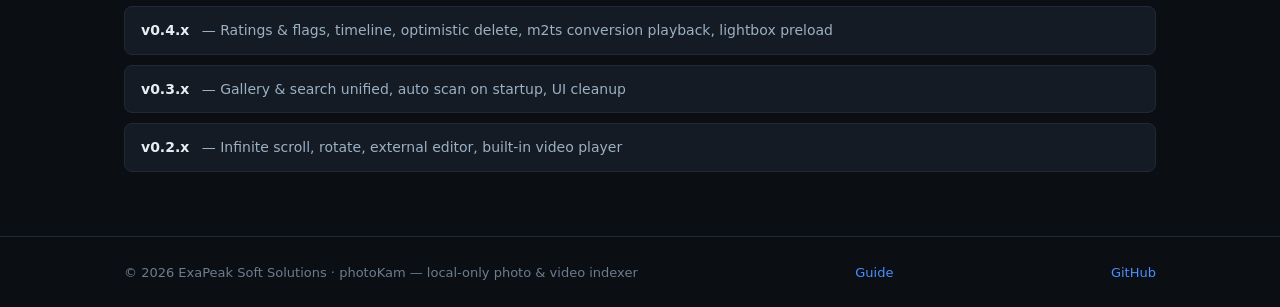
==== commit 267b7458: "add user guide (ko/en) + v0.7.x" ====
--- a/en/index.html
+++ b/en/index.html
@@ -130,6 +130,7 @@
   <footer class="foot">
     <div class="wrap foot-inner">
       <span>© 2026 ExaPeak Soft Solutions · photoKam — local-only photo & video indexer</span>
+      <a href="../guide/en.html">Guide</a>
       <a href="https://github.com/Sung-gon/PhotoKamIntro">GitHub</a>
     </div>
   </footer>
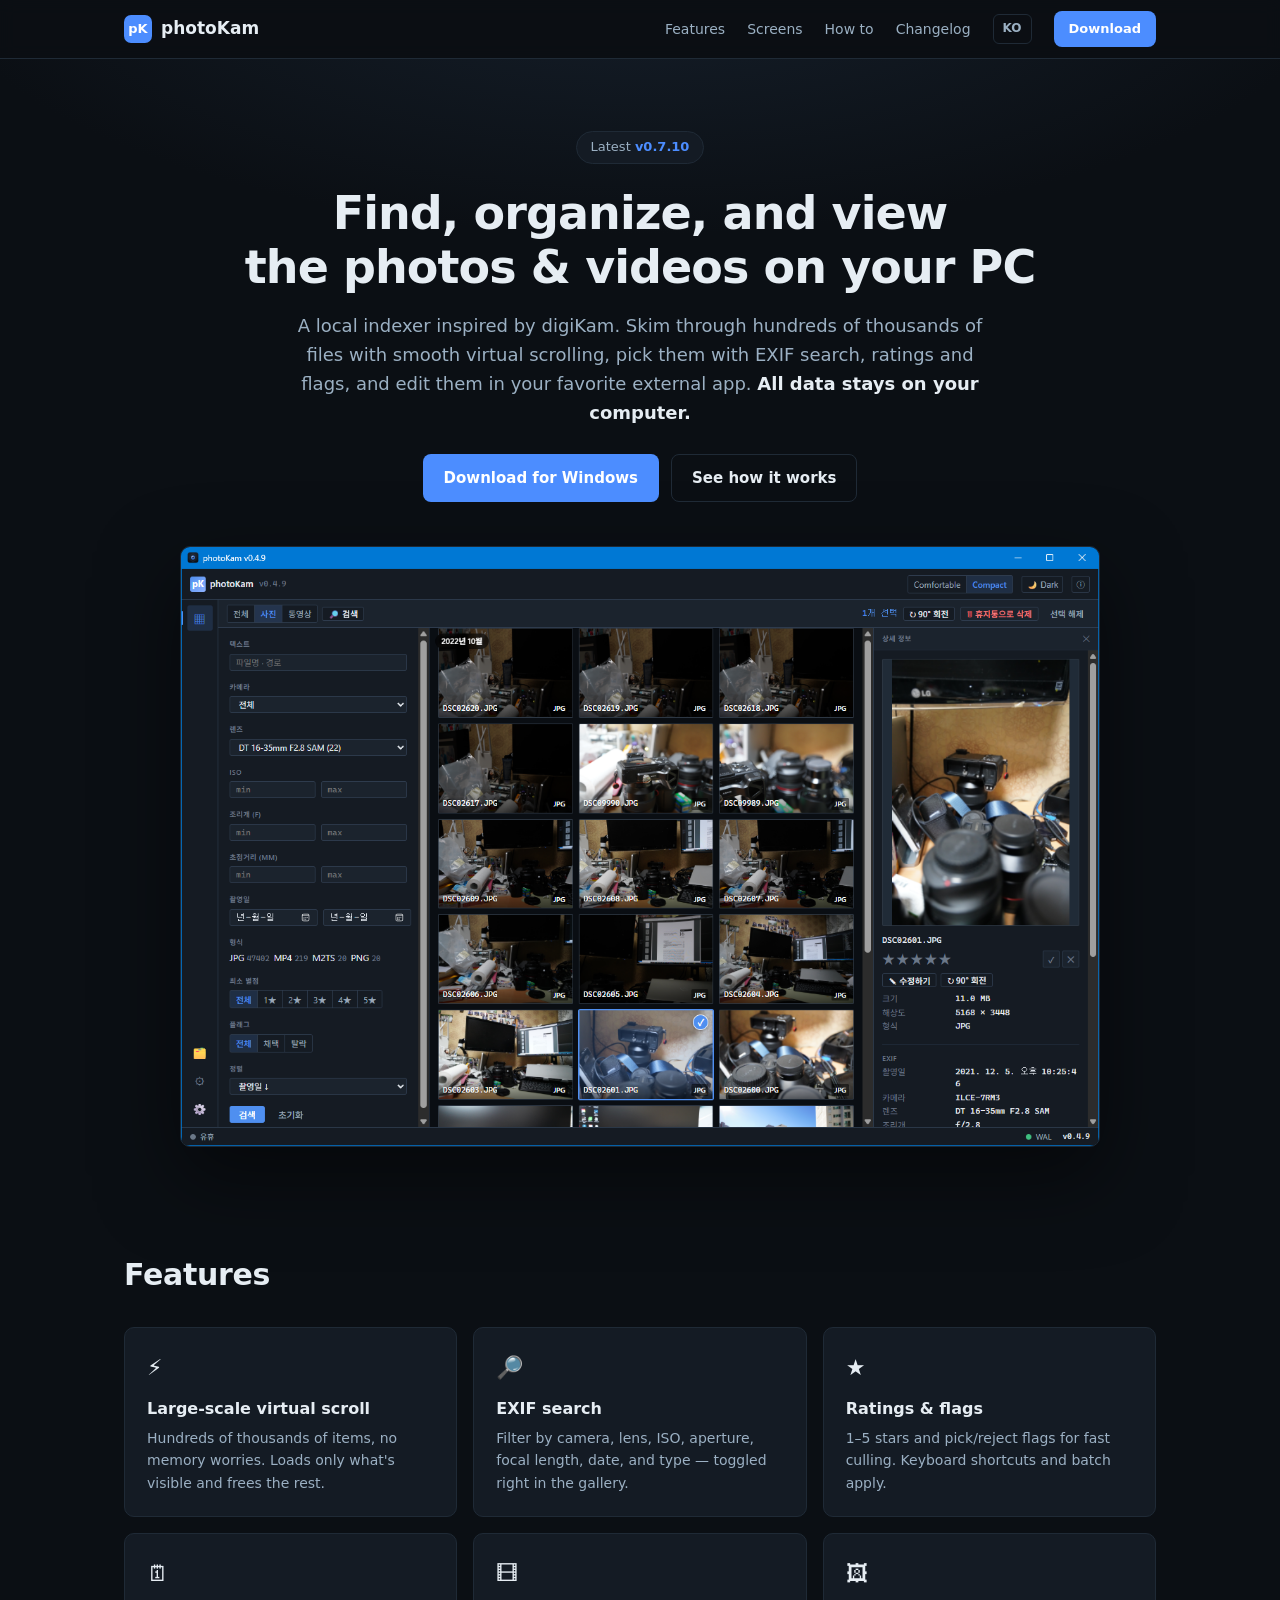
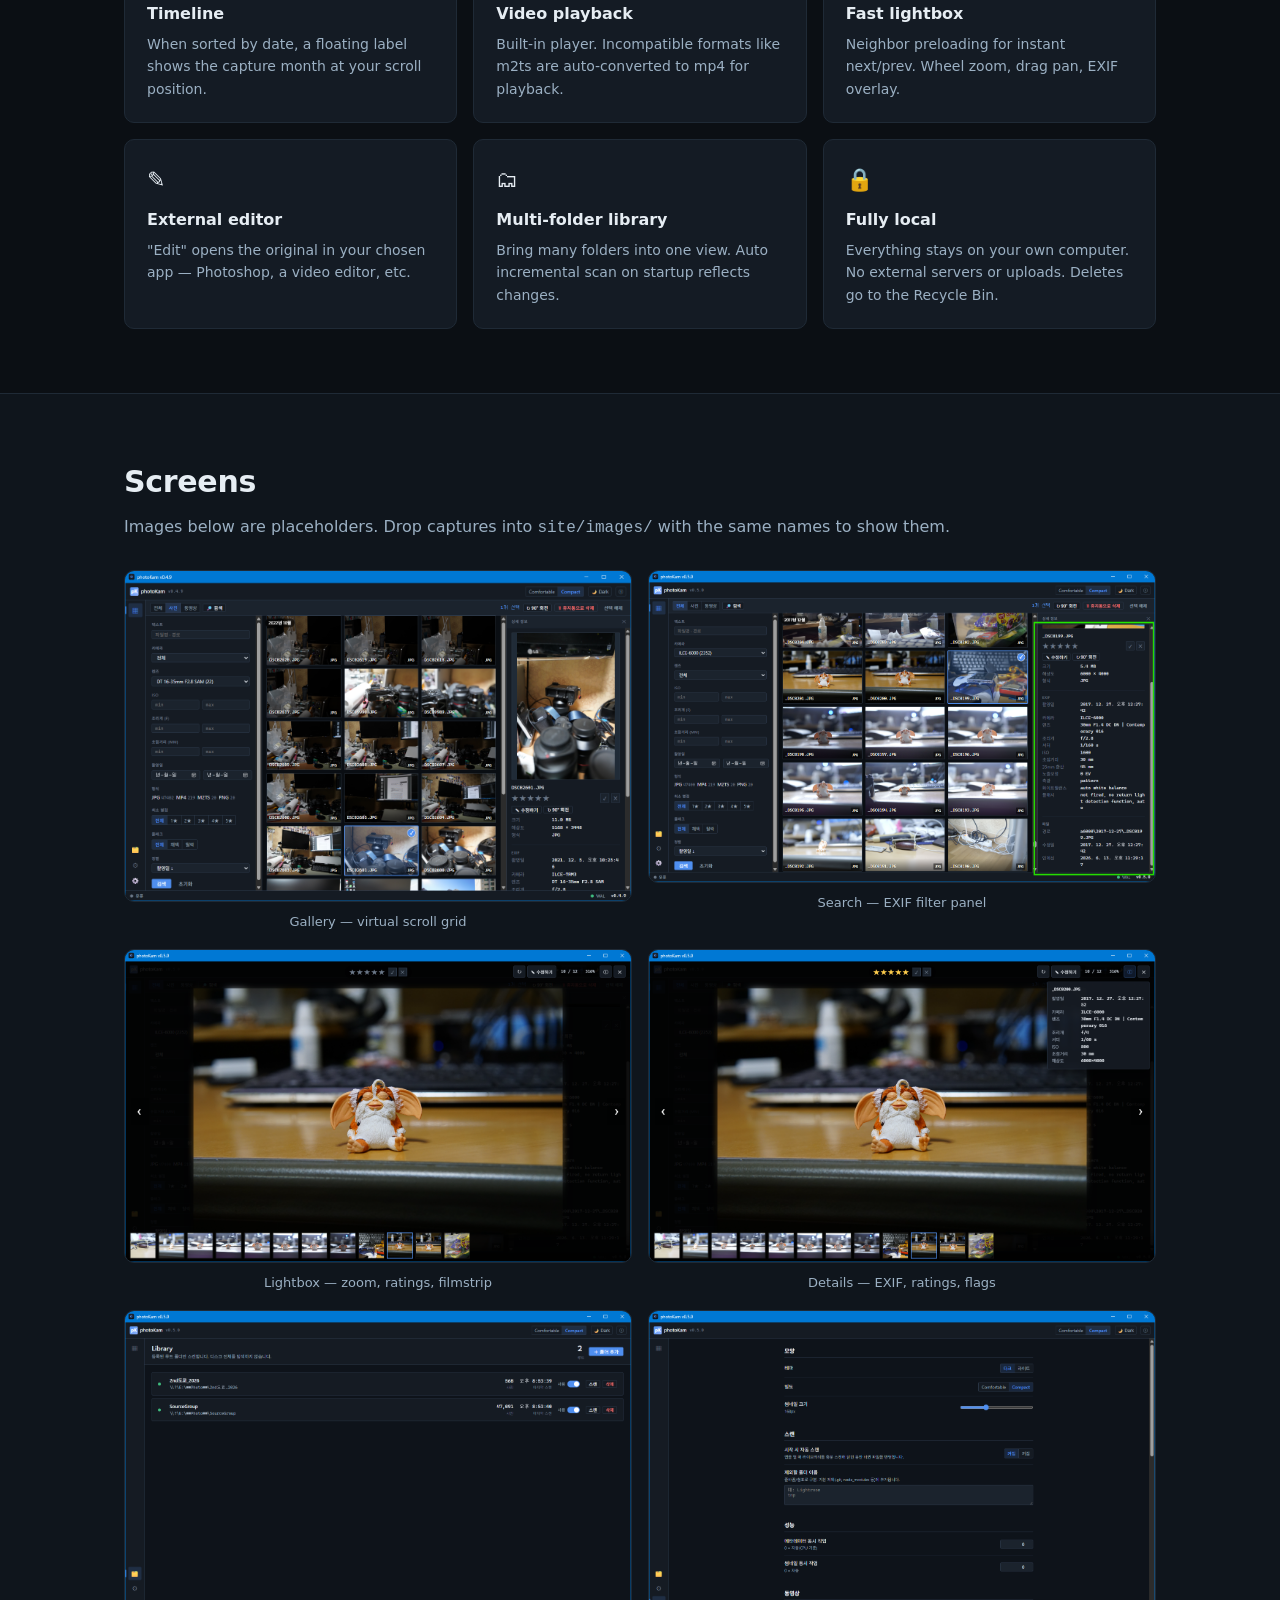
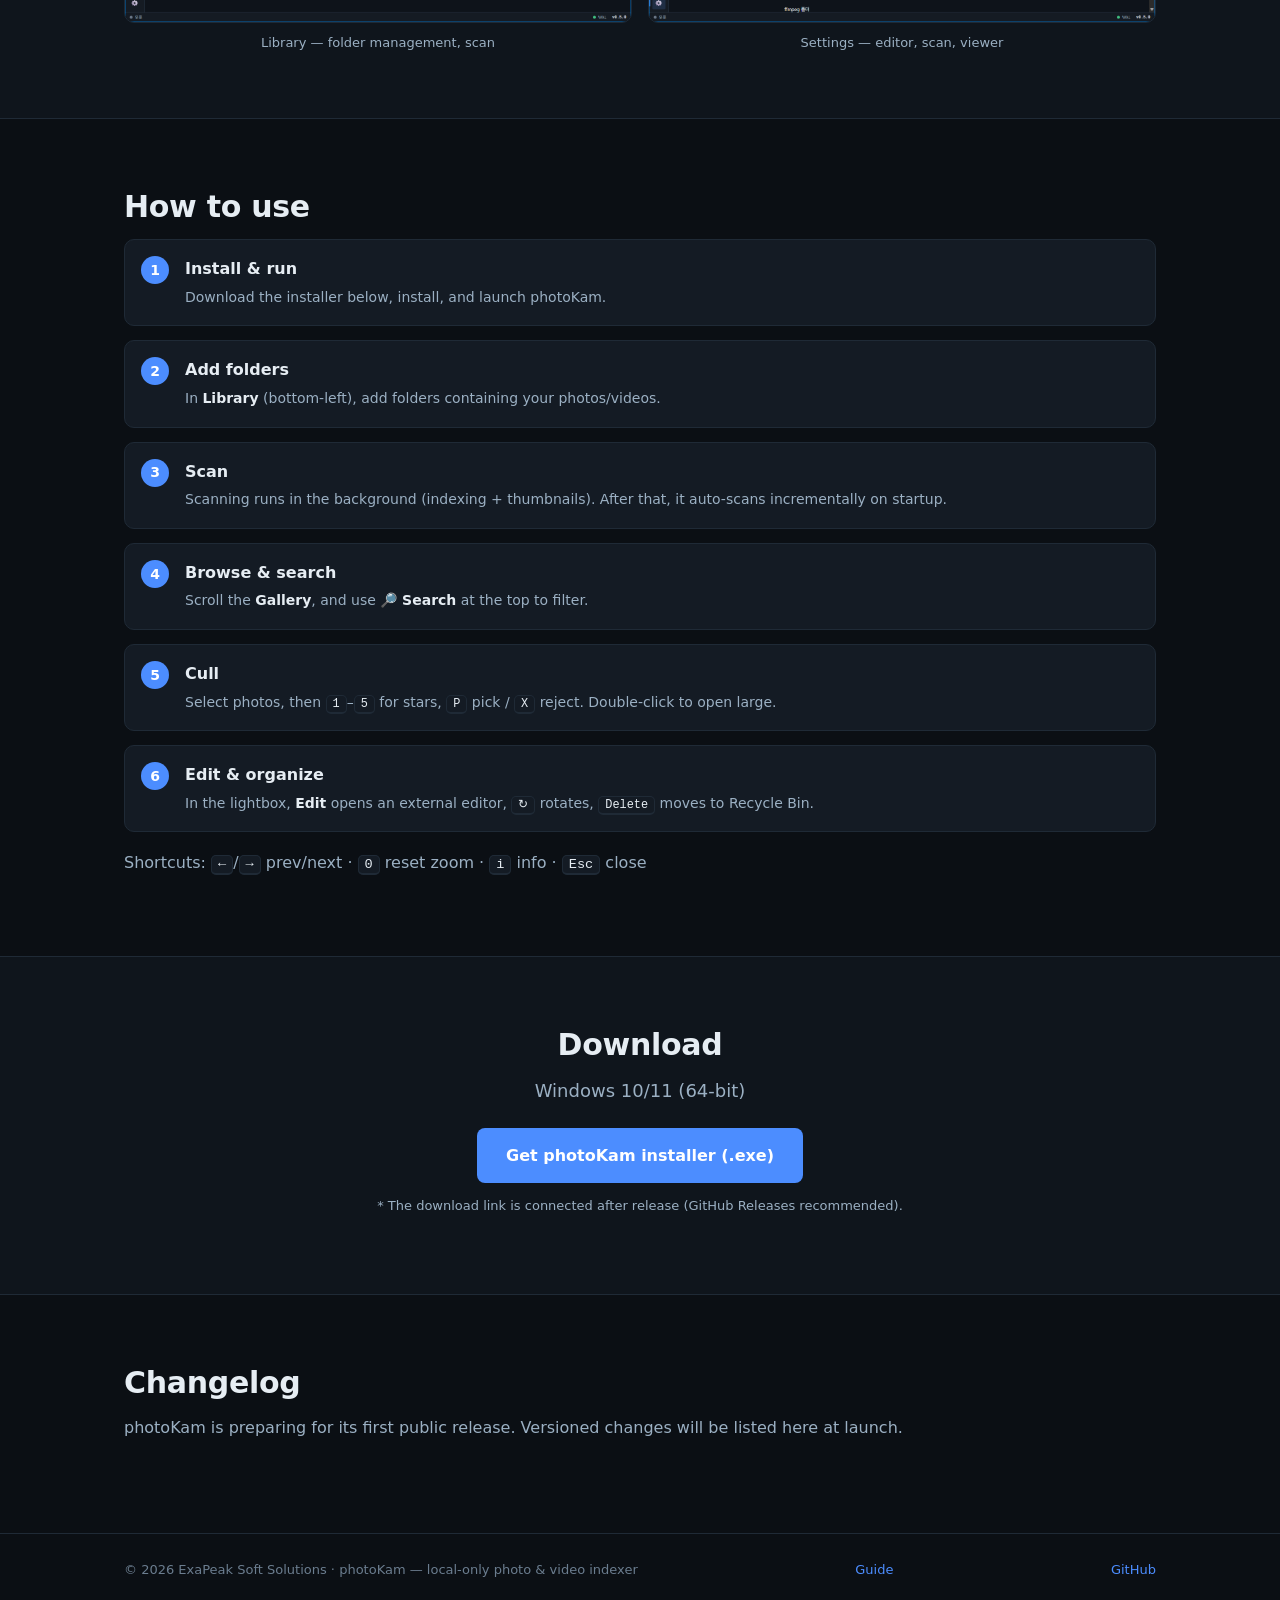
==== commit 4ef2d0e9: "site: 변경이력 초기화 + 기술용어 제거" ====
--- a/en/index.html
+++ b/en/index.html
@@ -61,7 +61,7 @@
           <div class="card"><div class="ico">🖼</div><h3>Fast lightbox</h3><p>Neighbor preloading for instant next/prev. Wheel zoom, drag pan, EXIF overlay.</p></div>
           <div class="card"><div class="ico">✎</div><h3>External editor</h3><p>"Edit" opens the original in your chosen app — Photoshop, a video editor, etc.</p></div>
           <div class="card"><div class="ico">🗂</div><h3>Multi-folder library</h3><p>Bring many folders into one view. Auto incremental scan on startup reflects changes.</p></div>
-          <div class="card"><div class="ico">🔒</div><h3>Fully local</h3><p>Index in a local SQLite DB. No external servers or uploads. Deletes go to the Recycle Bin.</p></div>
+          <div class="card"><div class="ico">🔒</div><h3>Fully local</h3><p>Everything stays on your own computer. No external servers or uploads. Deletes go to the Recycle Bin.</p></div>
         </div>
       </div>
     </section>
@@ -105,8 +105,7 @@
         <p class="lead">Windows 10/11 (64-bit)</p>
         <a class="btn primary lg" id="dlBtn" href="#">Get photoKam installer (.exe)</a>
         <p class="muted small">
-          * The download link is connected after release (GitHub Releases recommended).<br />
-          Video features require ffmpeg — set its folder in Settings or put it on your system PATH.
+          * The download link is connected after release (GitHub Releases recommended).
         </p>
       </div>
     </section>
@@ -115,14 +114,7 @@
     <section id="changelog" class="section">
       <div class="wrap">
         <h2>Changelog</h2>
-        <p class="muted">Full history is kept in <a href="../CHANGELOG.md">CHANGELOG.md</a>.</p>
-        <ul class="log">
-          <li><b>v0.6.x</b> — Compare (2–4, synced zoom), multi-select camera/lens, camera color labels, timeline date range</li>
-          <li><b>v0.5.x</b> — Bundled FFmpeg, EULA & about, detail panel cleanup</li>
-          <li><b>v0.4.x</b> — Ratings & flags, timeline, optimistic delete, m2ts conversion playback, lightbox preload</li>
-          <li><b>v0.3.x</b> — Gallery & search unified, auto scan on startup, UI cleanup</li>
-          <li><b>v0.2.x</b> — Infinite scroll, rotate, external editor, built-in video player</li>
-        </ul>
+        <p class="muted">photoKam is preparing for its first public release. Versioned changes will be listed here at launch.</p>
       </div>
     </section>
   </main>
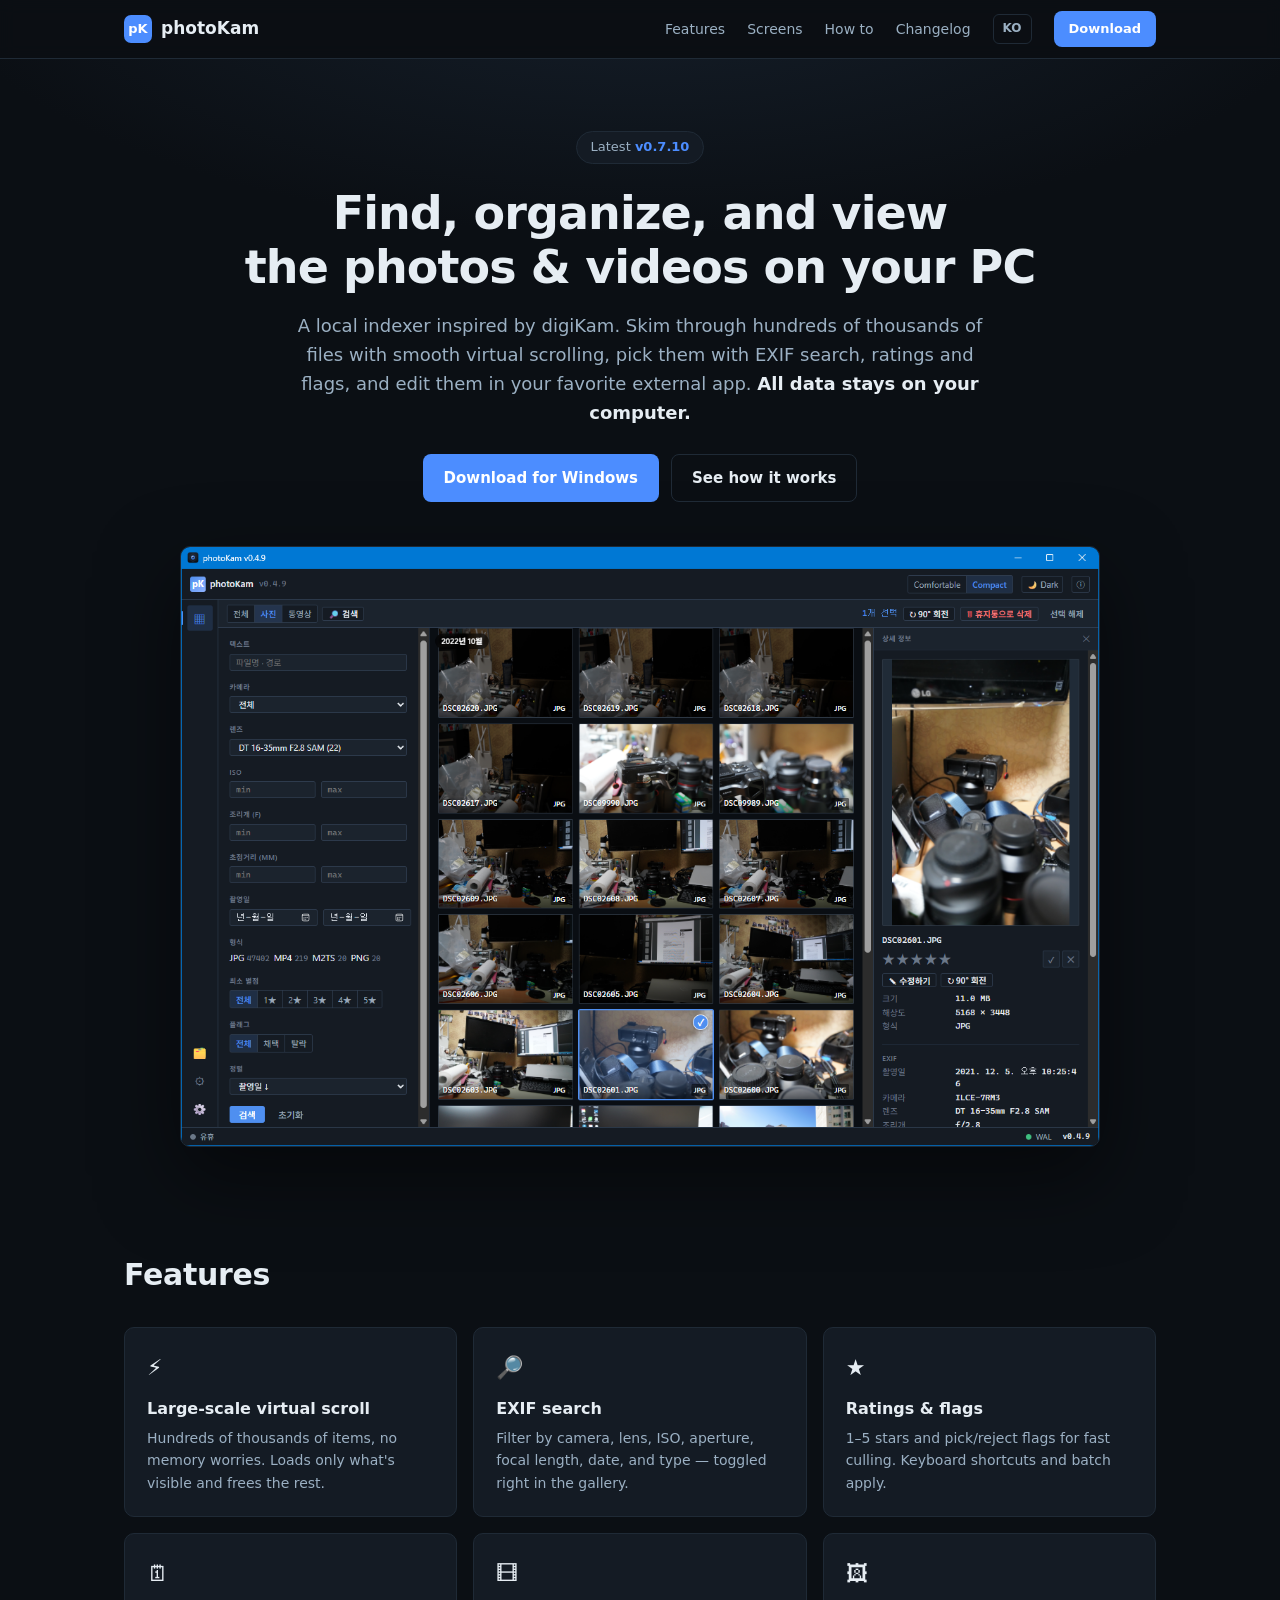
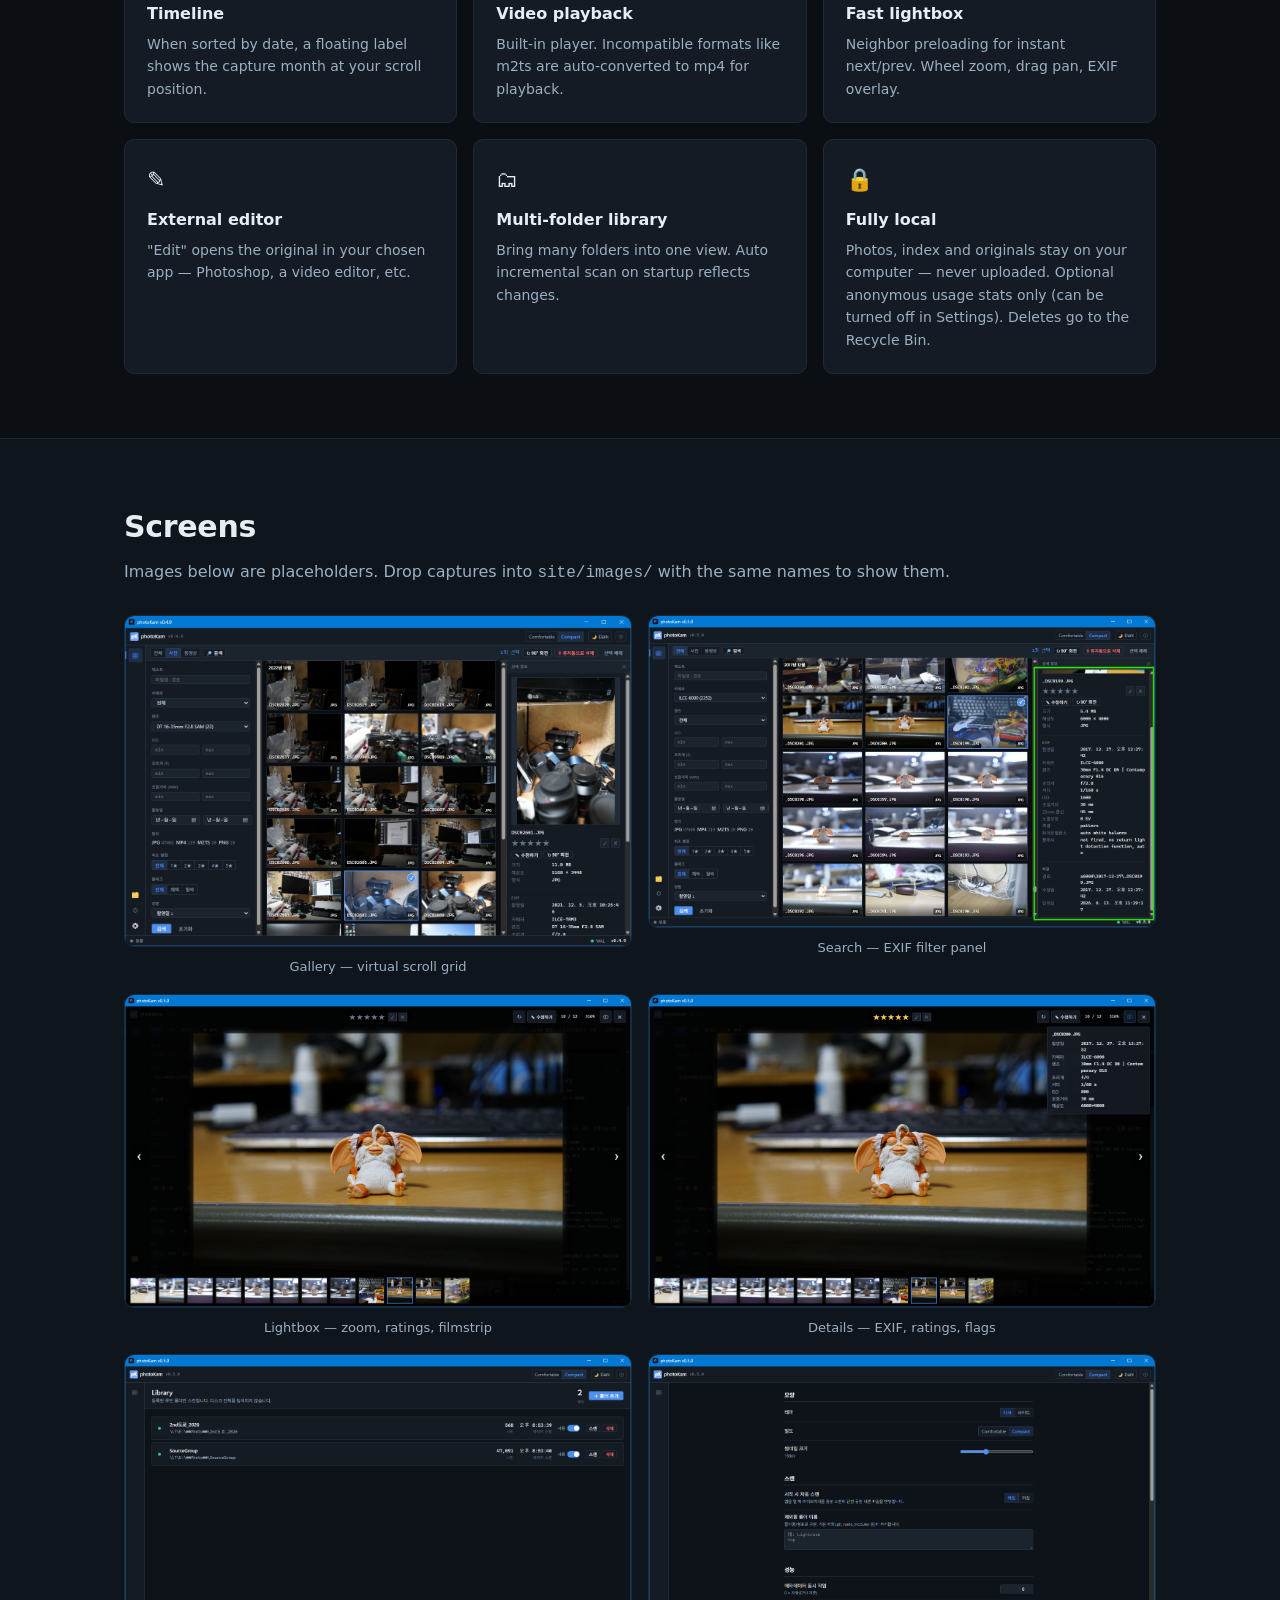
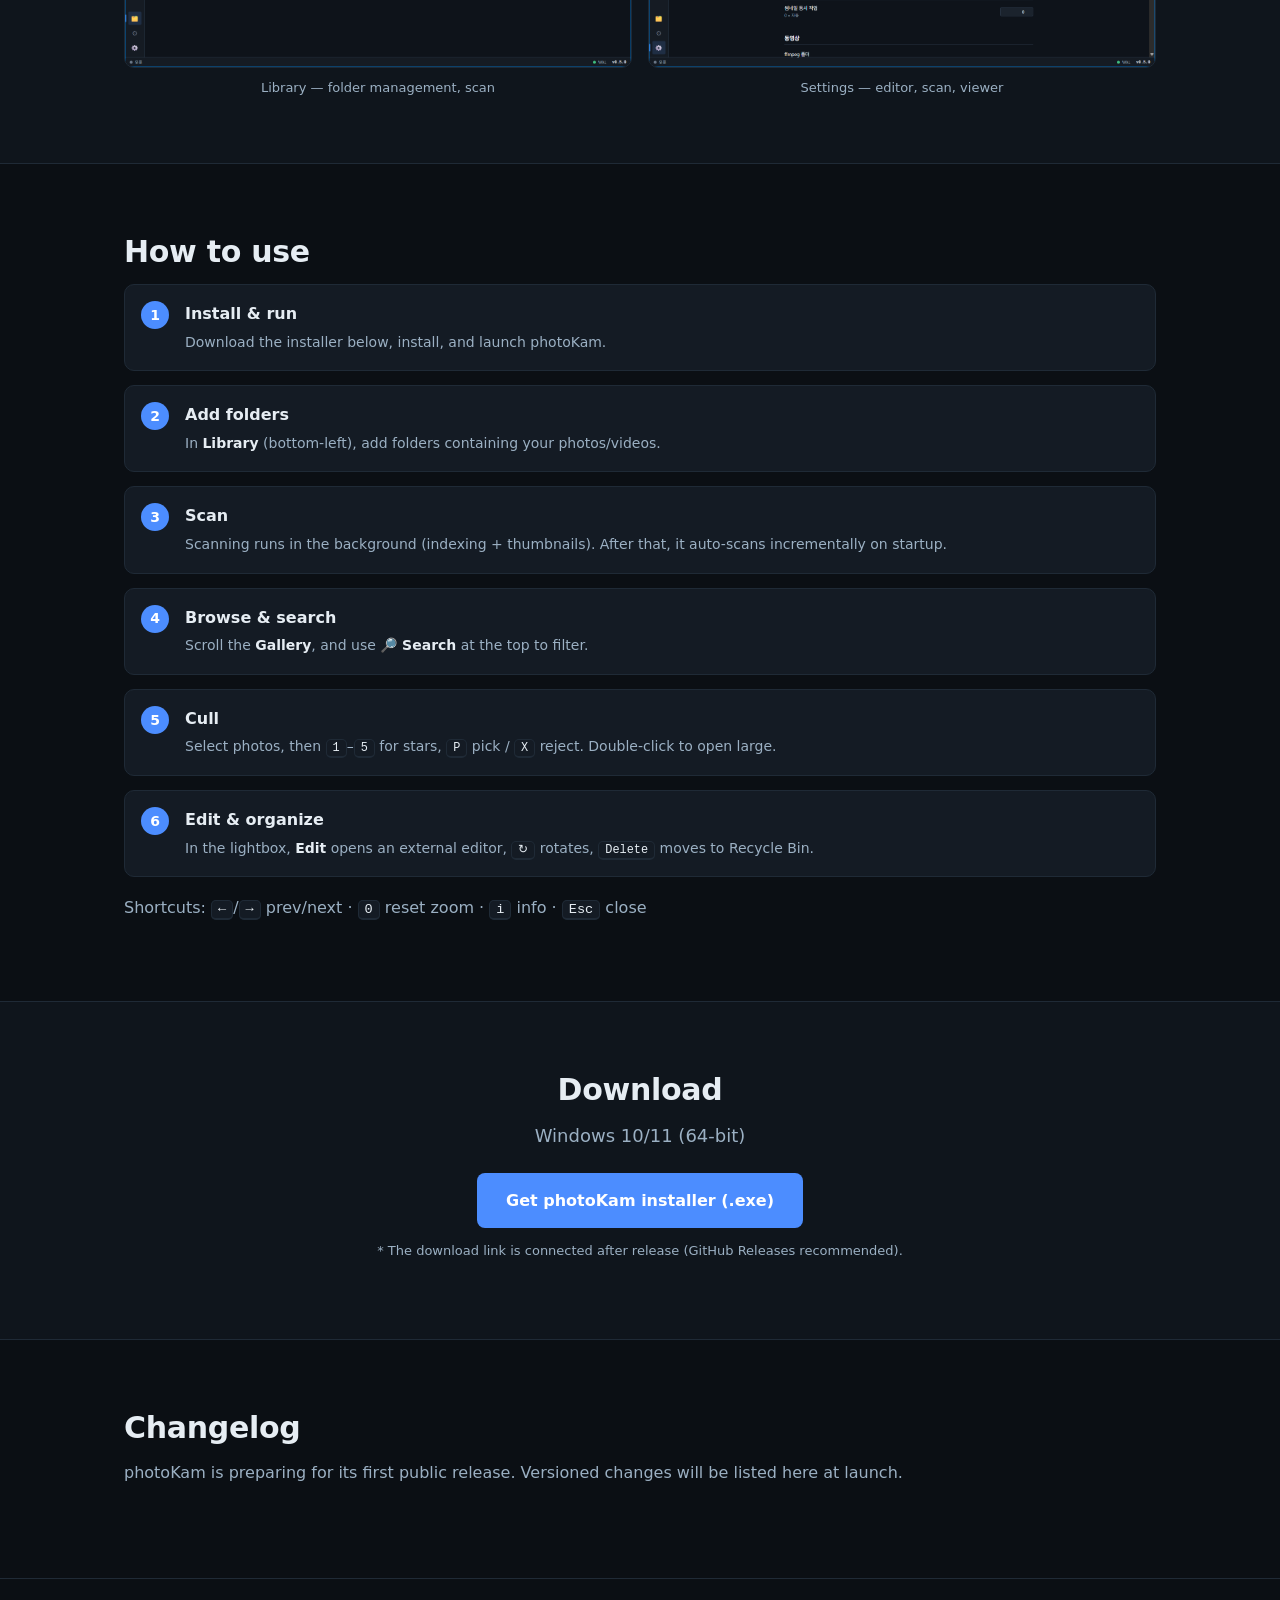
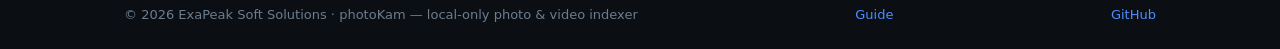
==== commit 8e6ebabd: "privacy policy + telemetry wording" ====
--- a/en/index.html
+++ b/en/index.html
@@ -61,7 +61,7 @@
           <div class="card"><div class="ico">🖼</div><h3>Fast lightbox</h3><p>Neighbor preloading for instant next/prev. Wheel zoom, drag pan, EXIF overlay.</p></div>
           <div class="card"><div class="ico">✎</div><h3>External editor</h3><p>"Edit" opens the original in your chosen app — Photoshop, a video editor, etc.</p></div>
           <div class="card"><div class="ico">🗂</div><h3>Multi-folder library</h3><p>Bring many folders into one view. Auto incremental scan on startup reflects changes.</p></div>
-          <div class="card"><div class="ico">🔒</div><h3>Fully local</h3><p>Everything stays on your own computer. No external servers or uploads. Deletes go to the Recycle Bin.</p></div>
+          <div class="card"><div class="ico">🔒</div><h3>Fully local</h3><p>Photos, index and originals stay on your computer — never uploaded. Optional anonymous usage stats only (can be turned off in Settings). Deletes go to the Recycle Bin.</p></div>
         </div>
       </div>
     </section>
